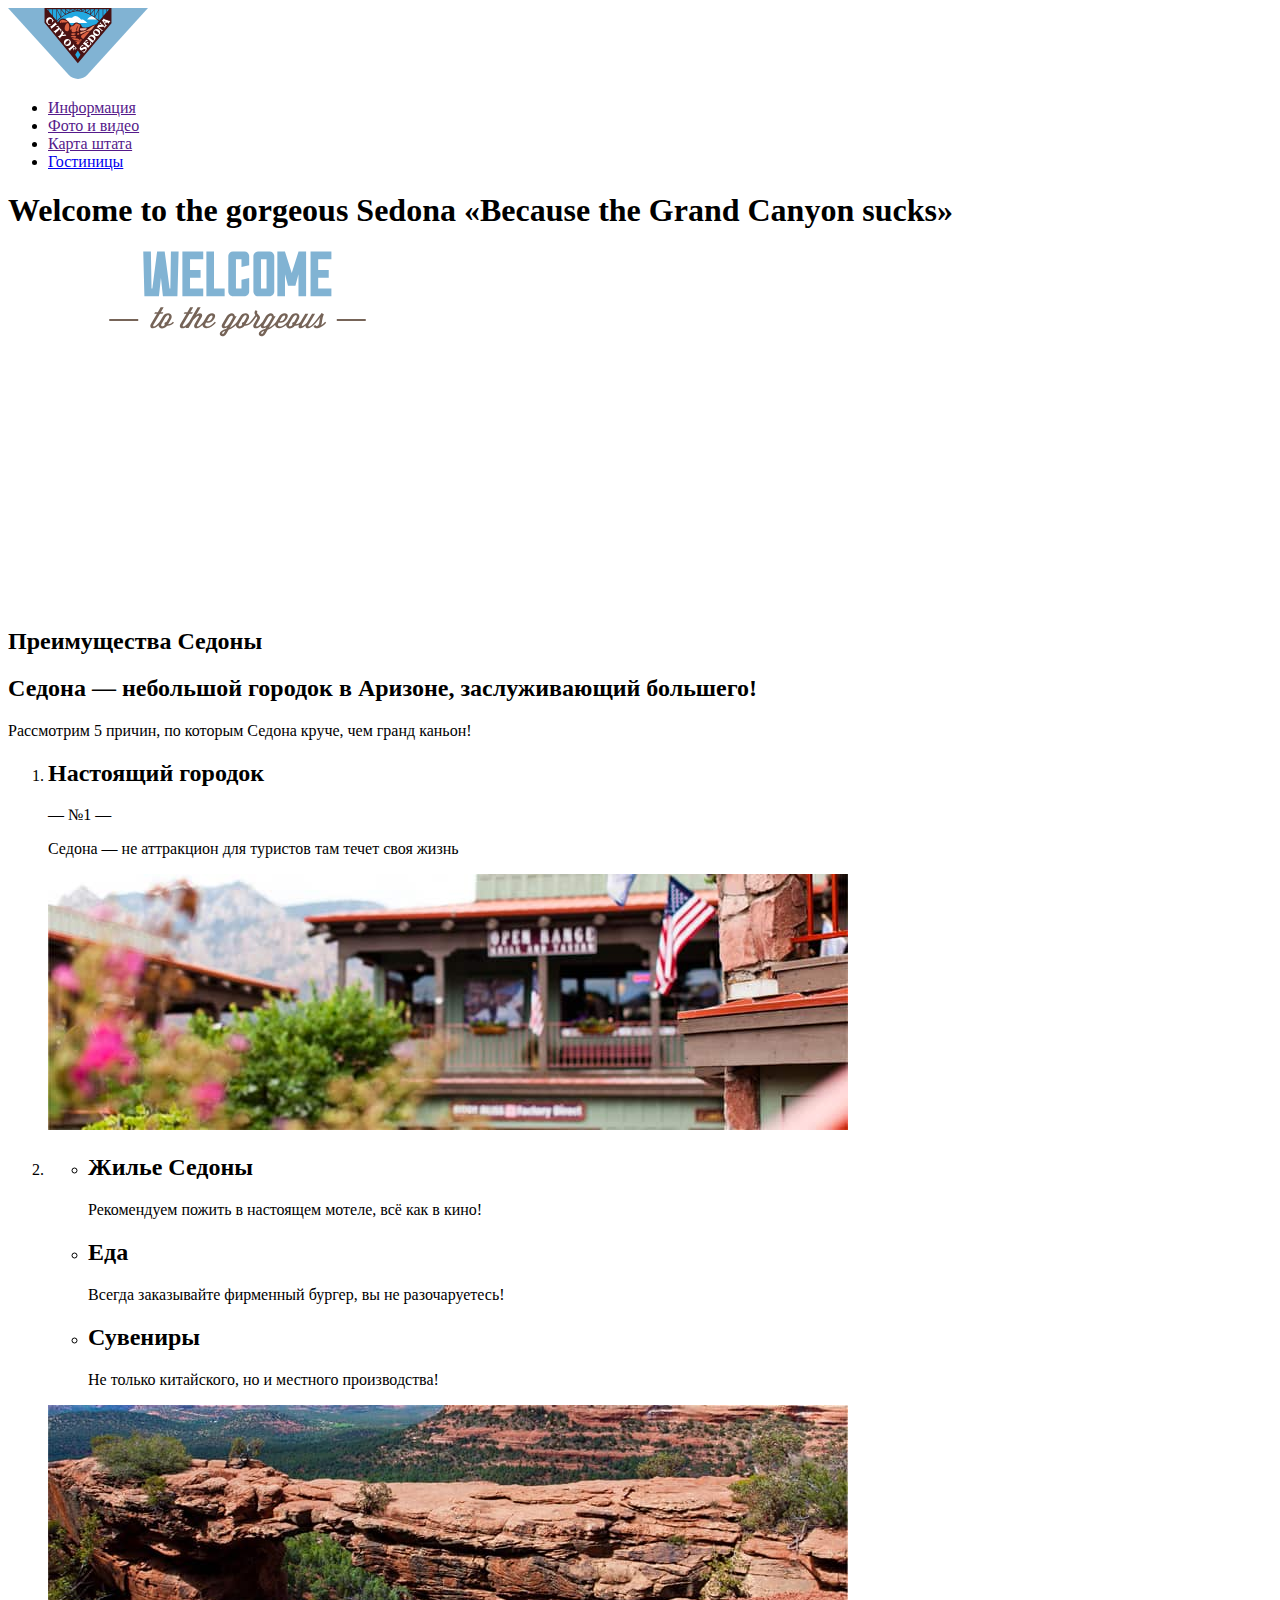
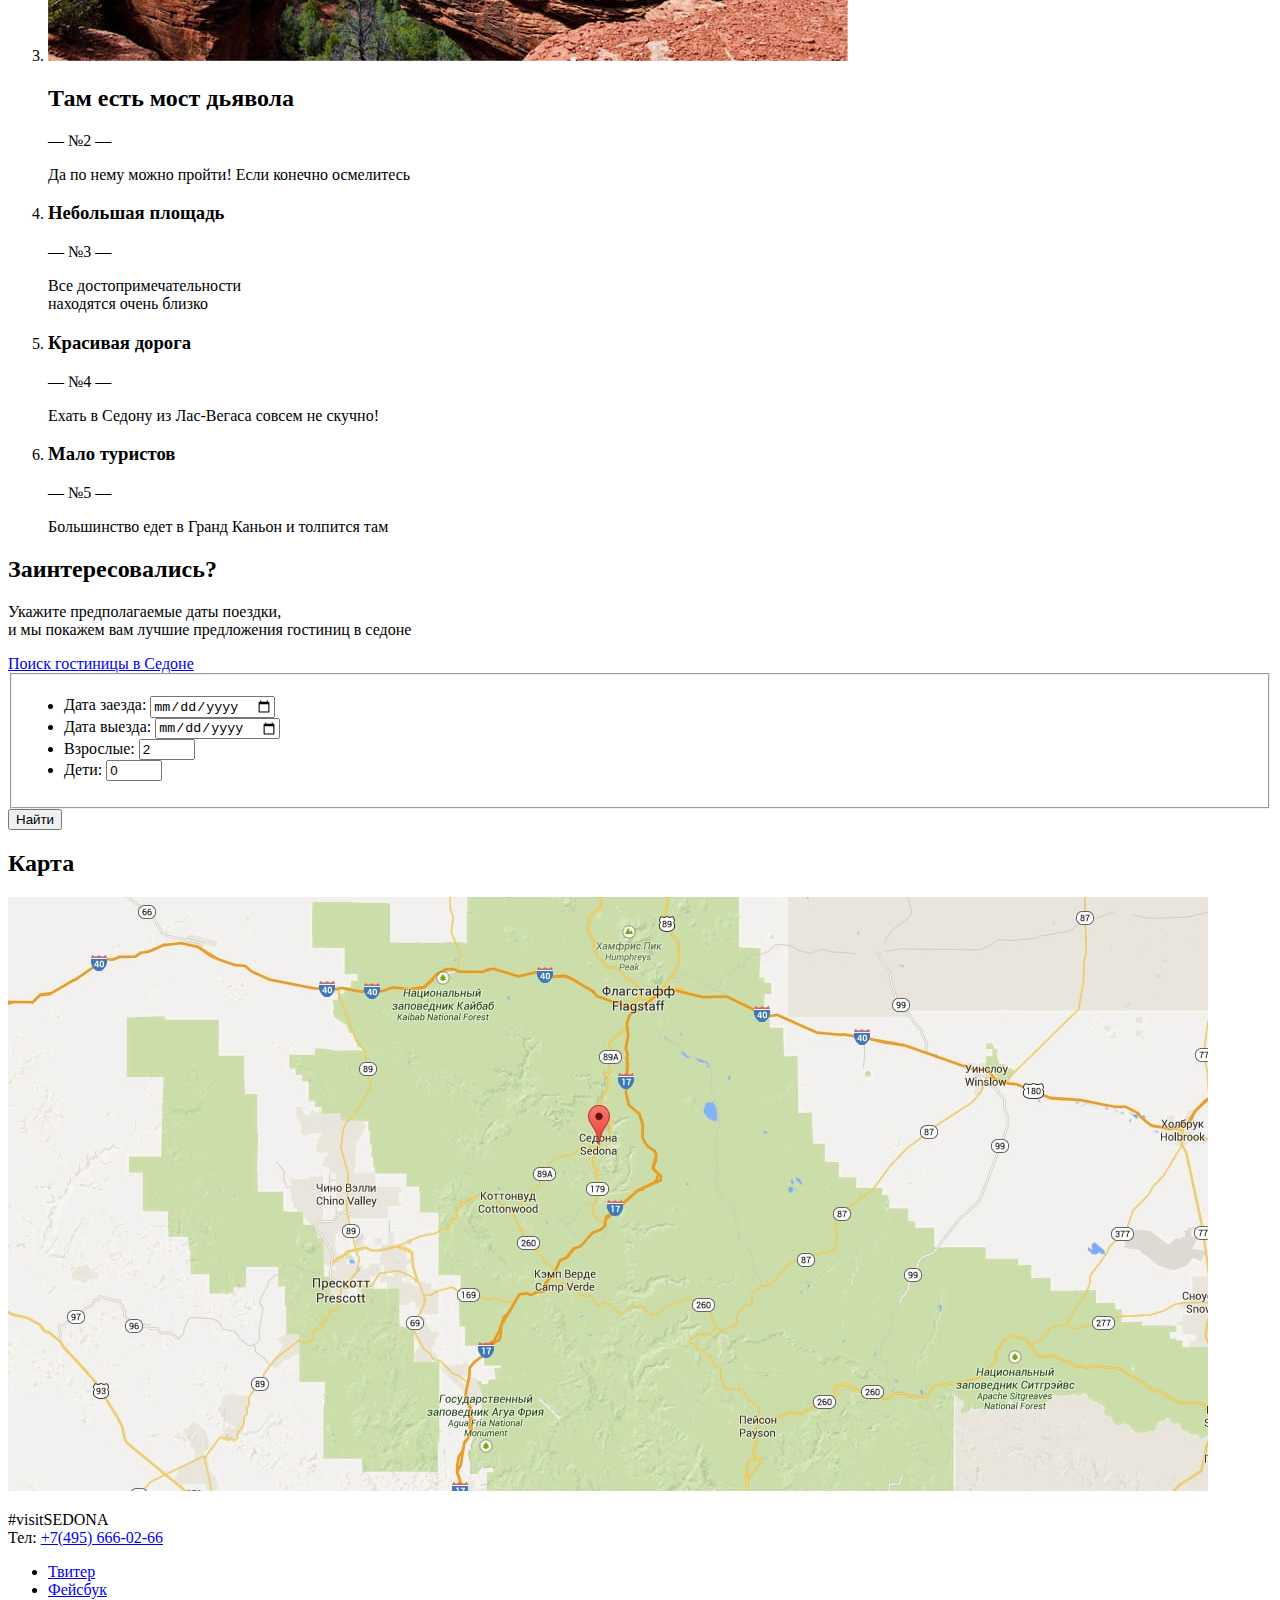
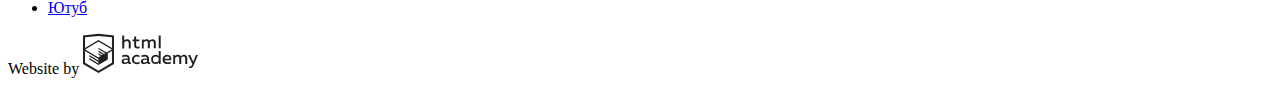
==== index.html @ e4bda629 "Исправил" ====
<!DOCTYPE html>
<html lang="ru">
  <head>
    <meta charset="utf-8">
    <title>Седона</title>
  </head>
  <body>
    <header>
      <nav>
        <a>
          <img src="./img/svg/logo-sedona.svg" width="140px" height="71px" alt="логотип City of Sedona. Изображение каньона под мостом">
        </a>
        <ul>
          <li><a href="">Информация</a></li>
          <li><a href="">Фото и видео</a></li>
          <li><a href="">Карта штата</a></li>
          <li><a href="inner.html">Гостиницы</a></li>
        </ul>
      </nav>
    </header>
    <main>
      <section>
        <h1 class="visually-hidden">Welcome to the gorgeous Sedona «Because the Grand Canyon sucks»</h1>
        <img src="./img/svg/intro-welcome.svg" width="459px" height="353px" alt="Welcome to the gorgeous Sedona «Because the Grand Canyon sucks»">
      </section>
      <section>
        <h2 class="visually-hidden">Преимущества Седоны</h2>
        <div>
          <h2>Седона — небольшой городок в Аризоне, заслуживающий большего!</h2>
          <p>Рассмотрим 5 причин, по которым Седона круче, чем гранд каньон!</p>
        </div>
        <ol>
          <li>
            <h2>Настоящий городок</h2>
            <p>— №1 —</p>
            <p>Седона — не аттракцион для туристов там течет своя жизнь</p>
            <img src="./img/content/feature-picture.jpg" width="800px" height="256px" alt="Небольшое здание с верандой на фоне скалистых гор">
          </li>
          <li>
            <ul>
              <li>
                <h2>Жилье Седоны</h2>
                <p>Рекомендуем пожить в настоящем мотеле, всё как в кино!</p>
              </li>
              <li>
                <h2>Еда</h2>
                <p>Всегда заказывайте фирменный бургер, вы не разочаруетесь!</p>
              </li>
              <li>
                <h2>Сувениры</h2>
                <p>Не только китайского, но и местного производства!</p>
              </li>
            </ul>
          </li>
          <li>
            <img src="./img/content/feauture-picture-2.jpg" width="800px" height="256px" alt="Мост дьявола на фоне красных гор и красивых деревьев">
            <h2>Там есть мост дьявола</h2>
            <p>— №2 —</p>
            <p>Да по нему можно пройти! Если конечно осмелитесь</p>
          </li>
          <li>
            <h3>Небольшая площадь</h3>
            <p>— №3 —</p>
            <p>Все достопримечательности<br> находятся очень близко</p>
          </li>
          <li>
            <h3>Красивая дорога</h3>
            <p>— №4 —</p>
            <p>Ехать в Седону из Лас-Вегаса совсем не скучно!</p>
          </li>
          <li>
            <h3>Мало туристов</h3>
            <p>— №5 —</p>
            <p>Большинство едет в Гранд Каньон и толпится там</p>
          </li>
        </ol>
      </section>
      <section>
      <h2>Заинтересовались?</h2>
        <p>
          Укажите предполагаемые даты поездки,<br>
          и мы покажем вам лучшие предложения гостиниц в седоне
        </p>
        <a href="inner.html">Поиск гостиницы в Седоне</a>
        <form class="search" method="get" action="https://echo.htmlacademy.ru">
          <fieldset>
            <ul>
              <li>
                <label for="arrival-date-field">Дата заезда:</label>
                <input type="date" name="arrival-date" id="arrival-date-field" placeholder="в формате день-месяц-год">
              </li>
              <li>
                <label for="departure-date-field">Дата выезда:</label>
                <input type="date" name="departure-date" id="departure-date-field" placeholder="в формате день-месяц-год">
              </li>
              <li>
                <label for="adults-amount-field">Взрослые:</label>
                <input type="number" name="adults-amount" id="adults-amount-field" min="1" max="10" step="1" value="2">
              </li>
              <li>
                <label for="children-amount-field">Дети:</label>
                <input type="number" name="children-amount" id="children-amount-field" min="0" max="10" step="1" value="0">
              </li>
            </ul>
          </fieldset>
          <button type="submit">Найти</button>
        </form>
      </section> 
      <section>
        <h2 class="visually-hidden">Карта</h2>
        <img src="./img/map.jpg" width="1200px" height="594px" alt="Расположение городка Седона на карте.">
      </section>
    </main>
    <footer>
      <p>
        #visitSEDONA<br>
        Тел: <a href="tel:+7(495) 666-02-66">+7(495) 666-02-66</a>
      </p>
      <div>
        <ul>
          <li><a href="#">Твитер</a></li>
          <li><a href="#">Фейсбук</a></li>
          <li><a href="#">Ютуб</a></li>
        </ul>
      </div>
      <p>
        Website by
        <a href="https://htmlacademy.ru/intensive/htmlcss"><img src="./img/svg/logo-htmlacademy.svg" width="115px" height="41px" alt="Логотип HTML academy"></a>
      </p>
    </footer>
  </body>
</html>
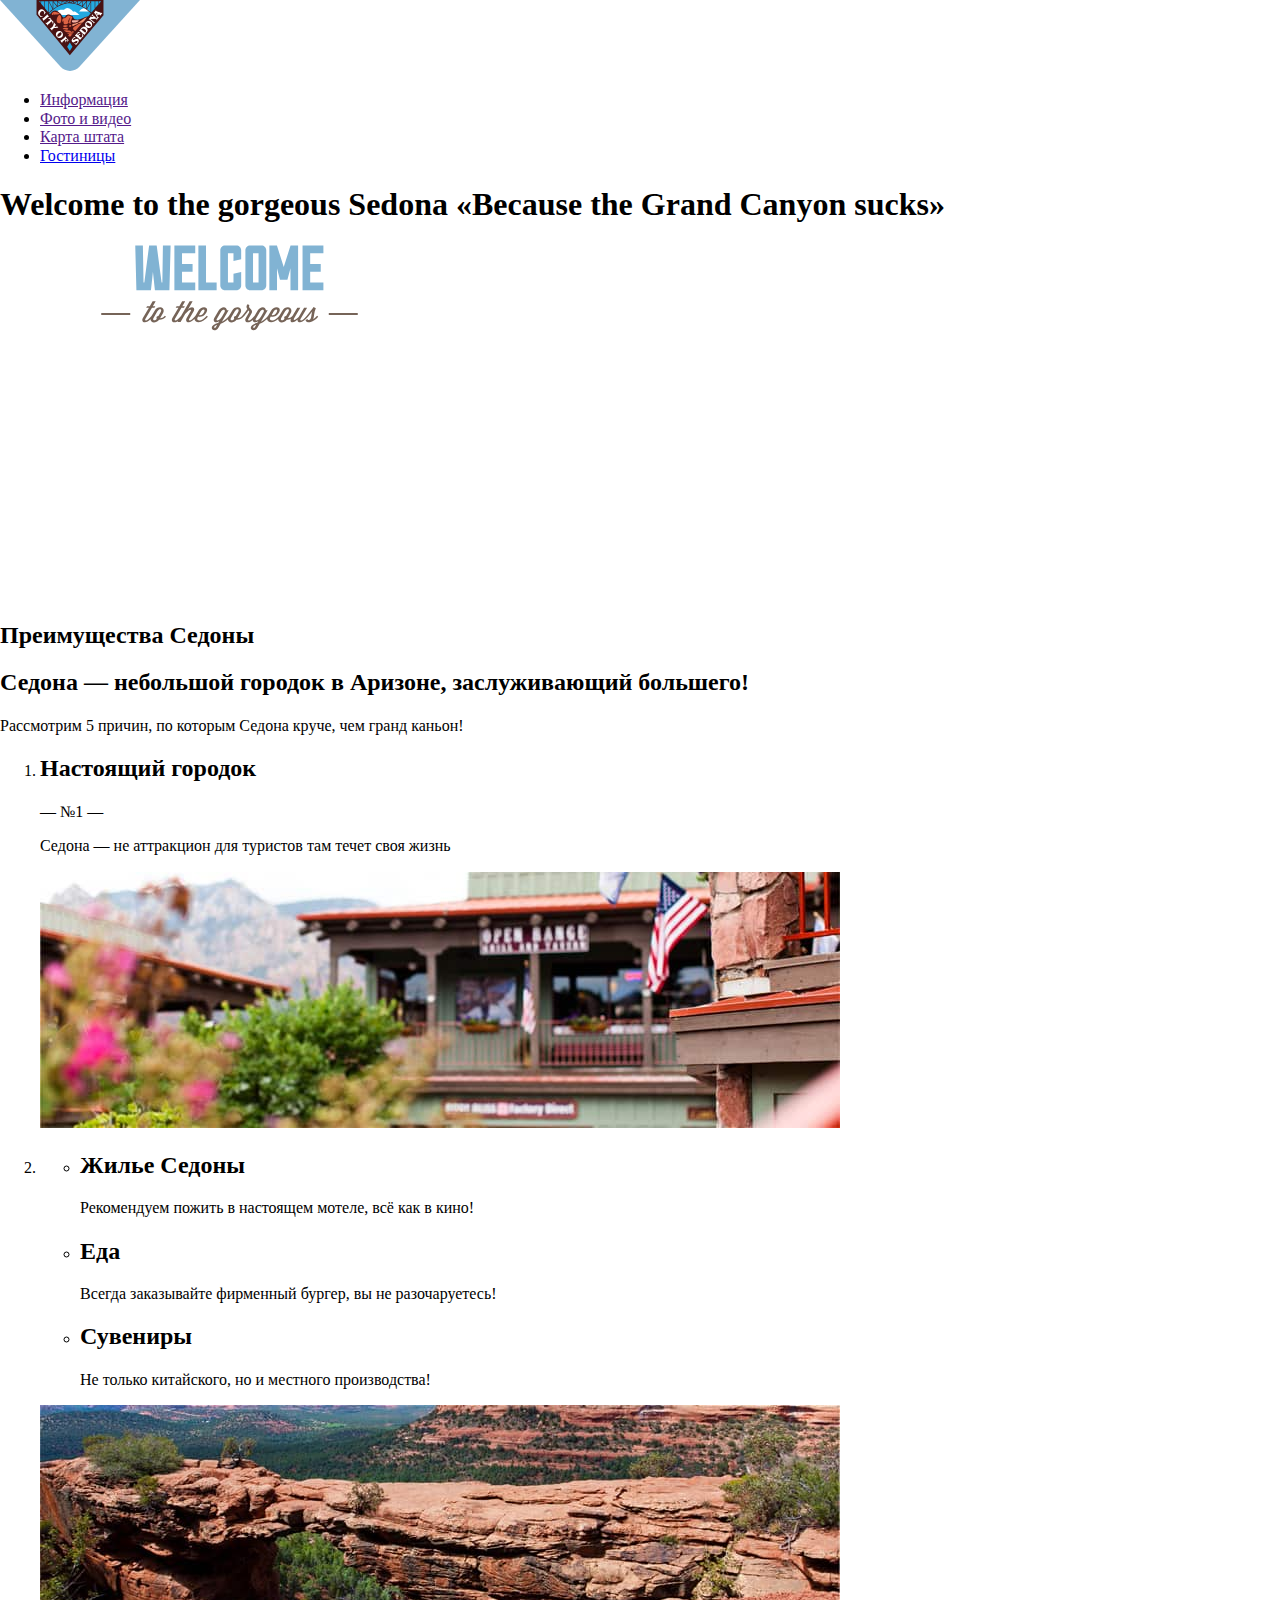
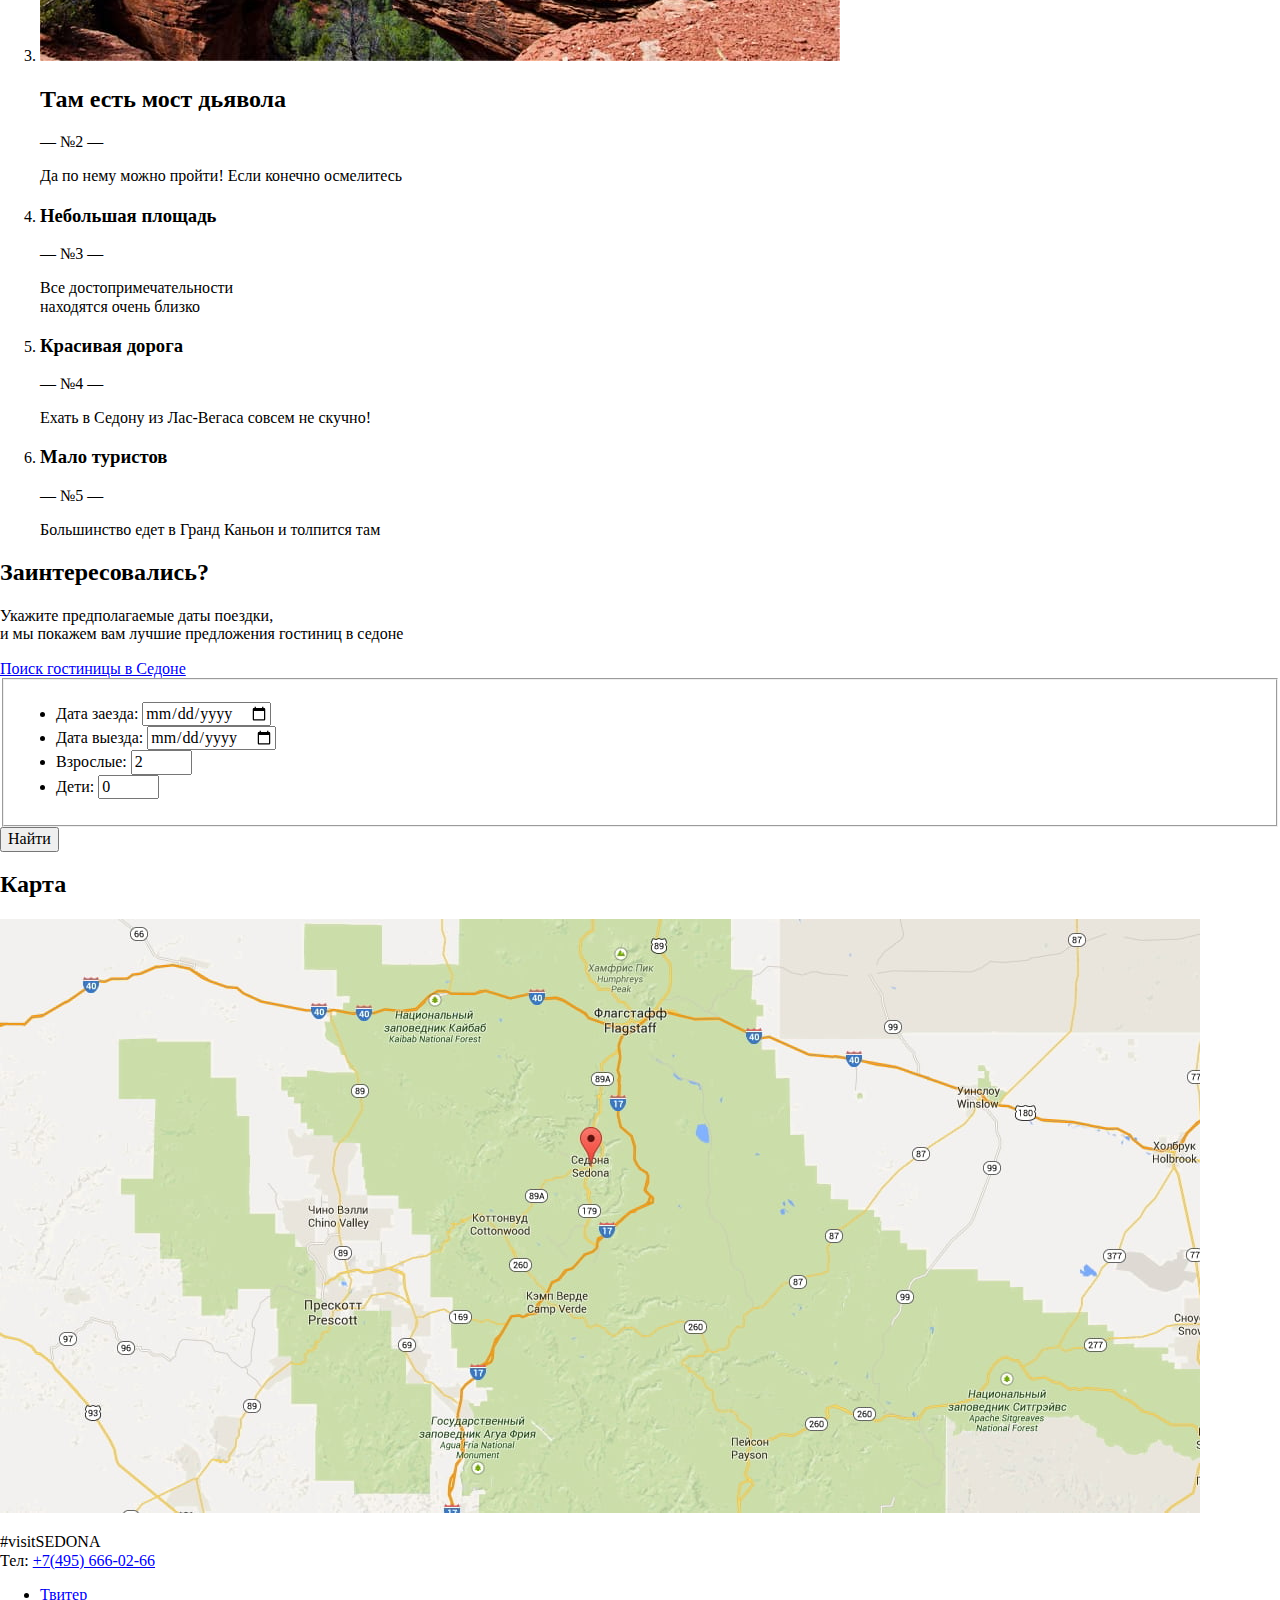
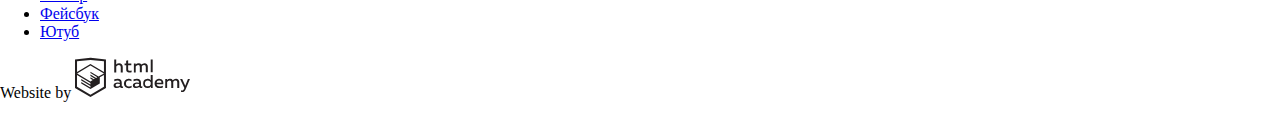
==== commit 9d638690: "Завершаем разметку" ====
--- a/index.html
+++ b/index.html
@@ -3,6 +3,9 @@
   <head>
     <meta charset="utf-8">
     <title>Седона</title>
+    <link href="https://fonts.googleapis.com/css?family=PT+Sans&display=swap&subset=cyrillic" rel="stylesheet">
+    <link href="css/normalize.css" rel="stylesheet">
+    <link href="css/style.css" rel="stylesheet">
   </head>
   <body>
     <header>
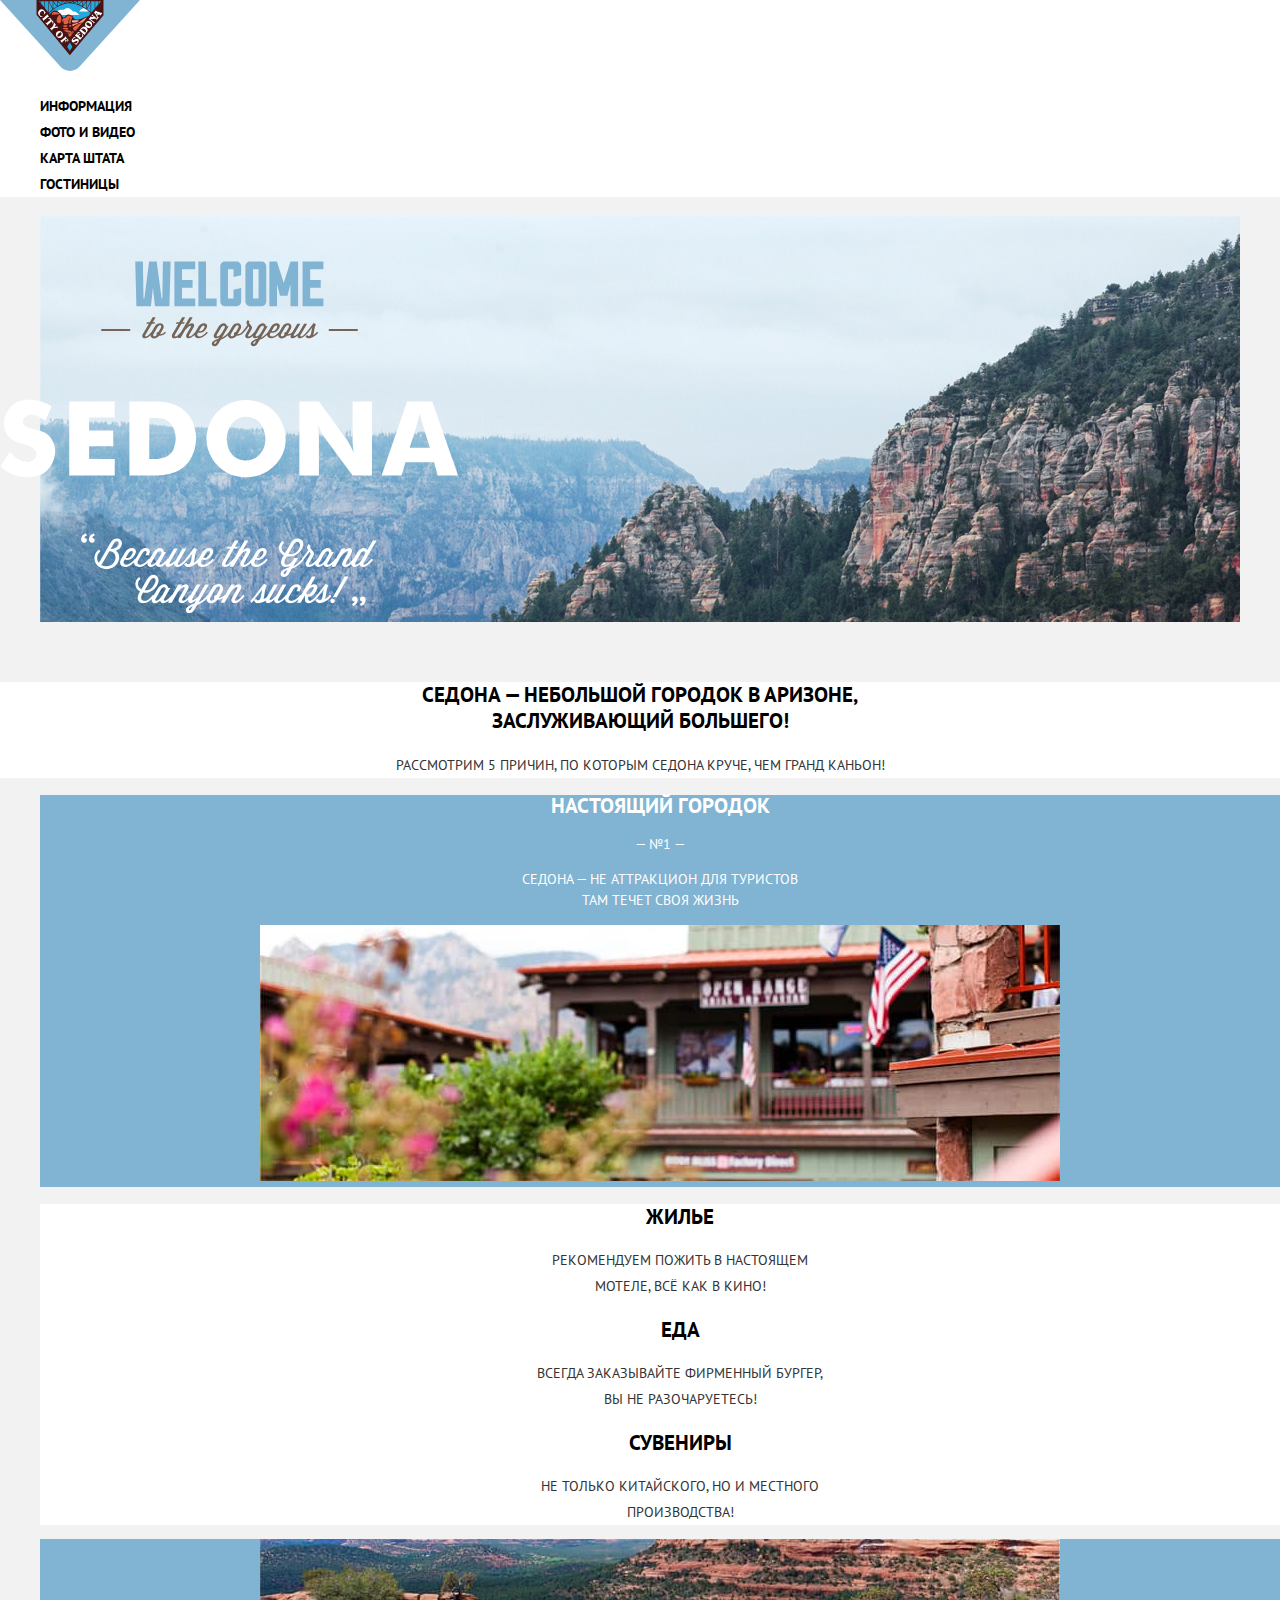
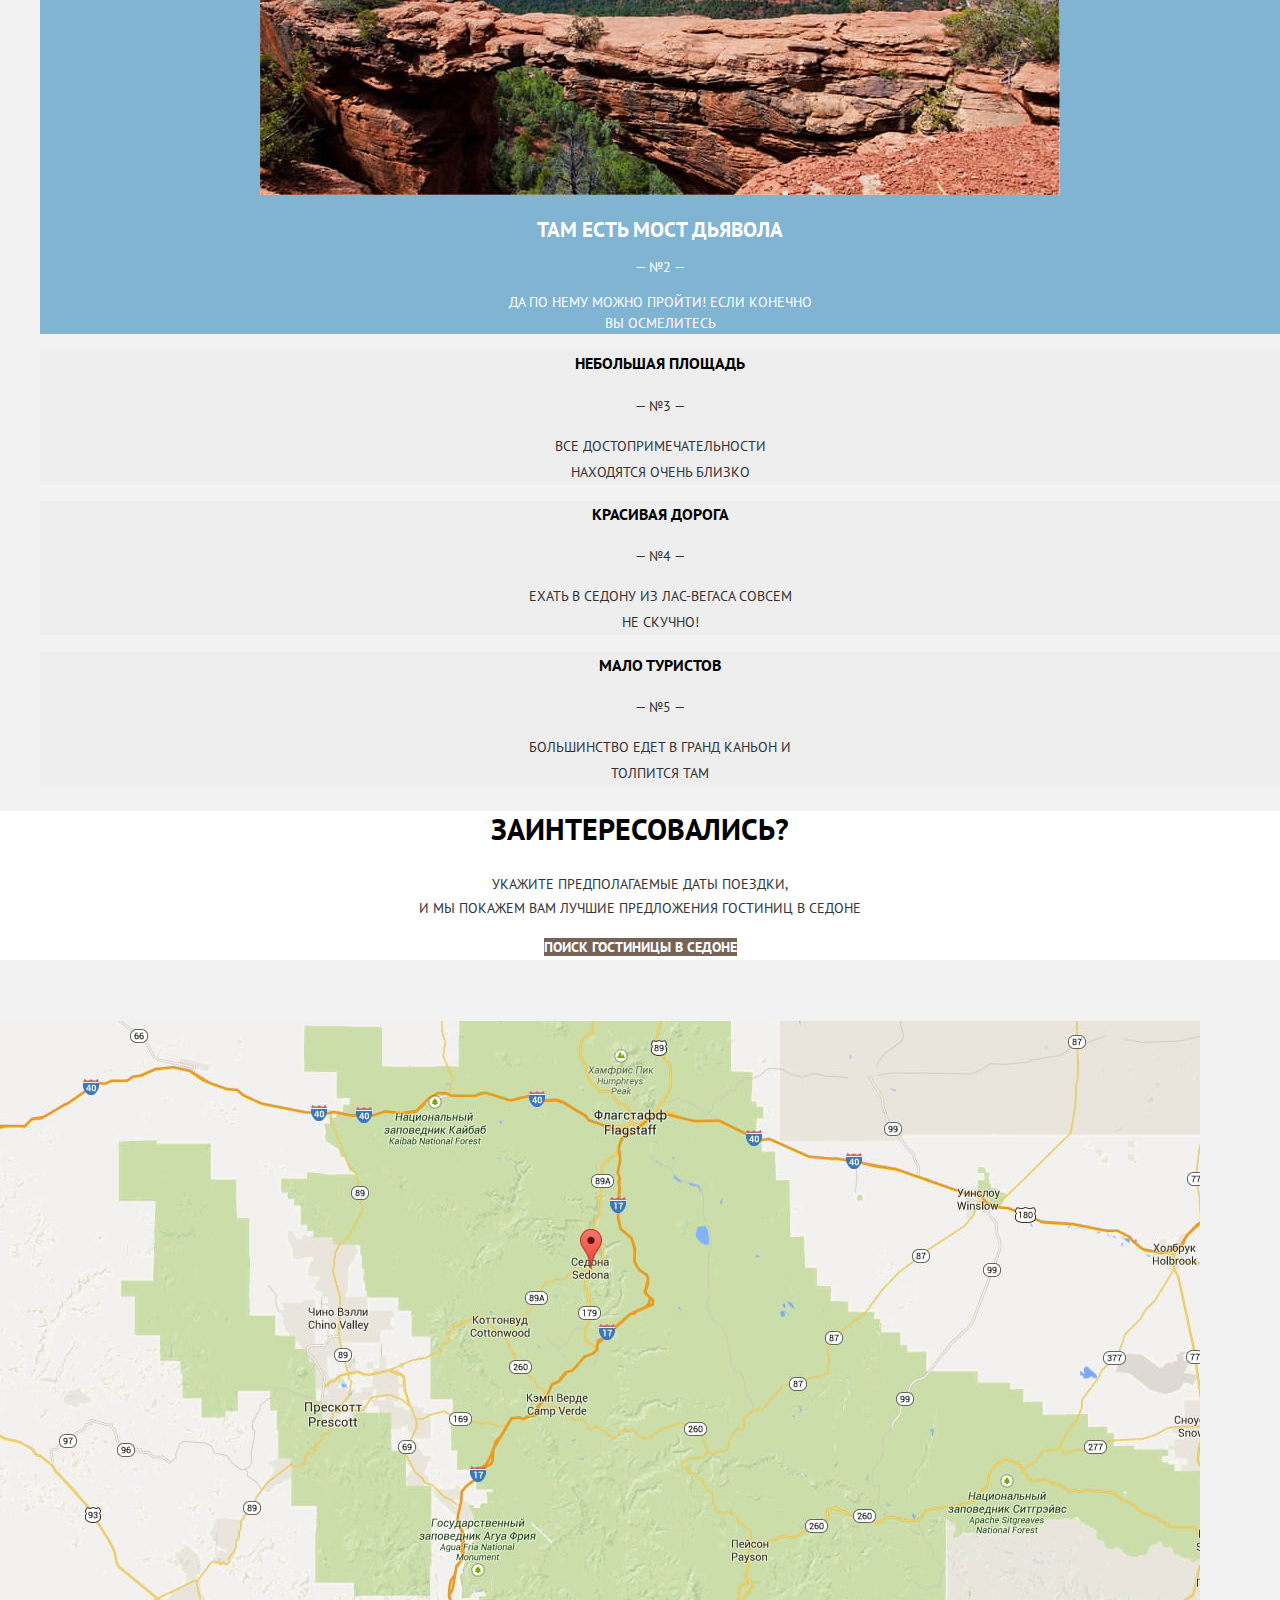
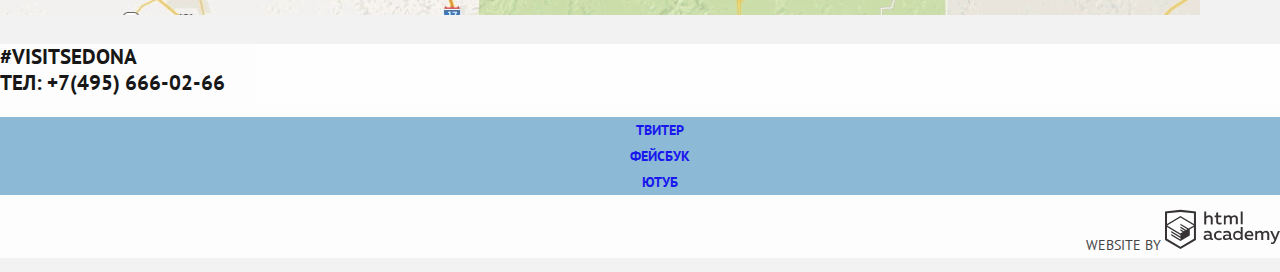
==== commit 370a6fae: "Разметка" ====
--- a/index.html
+++ b/index.html
@@ -3,17 +3,17 @@
   <head>
     <meta charset="utf-8">
     <title>Седона</title>
-    <link href="https://fonts.googleapis.com/css?family=PT+Sans&display=swap&subset=cyrillic" rel="stylesheet">
-    <link href="css/normalize.css" rel="stylesheet">
-    <link href="css/style.css" rel="stylesheet">
+    <link href="https://fonts.googleapis.com/css?family=PT+Sans:400,700&display=swap&subset=cyrillic" rel="stylesheet">
+    <link href="./css/normalize.css" rel="stylesheet">
+    <link href="./css/style.css" rel="stylesheet">
   </head>
   <body>
     <header>
-      <nav>
-        <a>
+      <nav class="main-navigation">
+        <a class="main-header-logo">
           <img src="./img/svg/logo-sedona.svg" width="140px" height="71px" alt="логотип City of Sedona. Изображение каньона под мостом">
         </a>
-        <ul>
+        <ul class="site-navigation">
           <li><a href="">Информация</a></li>
           <li><a href="">Фото и видео</a></li>
           <li><a href="">Карта штата</a></li>
@@ -22,69 +22,78 @@
       </nav>
     </header>
     <main>
-      <section>
+      <section class="background">
         <h1 class="visually-hidden">Welcome to the gorgeous Sedona «Because the Grand Canyon sucks»</h1>
         <img src="./img/svg/intro-welcome.svg" width="459px" height="353px" alt="Welcome to the gorgeous Sedona «Because the Grand Canyon sucks»">
       </section>
-      <section>
+      <section class="feauters">
         <h2 class="visually-hidden">Преимущества Седоны</h2>
-        <div>
-          <h2>Седона — небольшой городок в Аризоне, заслуживающий большего!</h2>
+        <div class="white-back">
+          <h2>Седона — небольшой городок в Аризоне,<br>
+              заслуживающий большего!</h2>
           <p>Рассмотрим 5 причин, по которым Седона круче, чем гранд каньон!</p>
         </div>
-        <ol>
-          <li>
+        <ol class="feauters-list">
+          <li class="feature-item-blue">
             <h2>Настоящий городок</h2>
             <p>— №1 —</p>
-            <p>Седона — не аттракцион для туристов там течет своя жизнь</p>
+            <p>Седона — не аттракцион для туристов<br>
+               там течет своя жизнь</p>
             <img src="./img/content/feature-picture.jpg" width="800px" height="256px" alt="Небольшое здание с верандой на фоне скалистых гор">
           </li>
           <li>
-            <ul>
+            <ul class="advantages">
               <li>
-                <h2>Жилье Седоны</h2>
-                <p>Рекомендуем пожить в настоящем мотеле, всё как в кино!</p>
+                <h2>Жилье</h2>
+                <p>Рекомендуем пожить в настоящем<br>
+                   мотеле, всё как в кино!</p>
               </li>
               <li>
                 <h2>Еда</h2>
-                <p>Всегда заказывайте фирменный бургер, вы не разочаруетесь!</p>
+                <p>Всегда заказывайте фирменный бургер,<br>
+                   вы не разочаруетесь!</p>
               </li>
               <li>
                 <h2>Сувениры</h2>
-                <p>Не только китайского, но и местного производства!</p>
+                <p>Не только китайского, но и местного<br>
+                   производства!</p>
               </li>
             </ul>
           </li>
-          <li>
+          <li class="feature-item-blue">
             <img src="./img/content/feauture-picture-2.jpg" width="800px" height="256px" alt="Мост дьявола на фоне красных гор и красивых деревьев">
             <h2>Там есть мост дьявола</h2>
             <p>— №2 —</p>
-            <p>Да по нему можно пройти! Если конечно осмелитесь</p>
+            <p>Да по нему можно пройти! Если конечно<br>
+               вы осмелитесь</p>
           </li>
-          <li>
+          <li class="feature-item-white">
             <h3>Небольшая площадь</h3>
             <p>— №3 —</p>
-            <p>Все достопримечательности<br> находятся очень близко</p>
+            <p>Все достопримечательности<br>
+               находятся очень близко</p>
           </li>
-          <li>
+          <li class="feature-item-white">
             <h3>Красивая дорога</h3>
             <p>— №4 —</p>
-            <p>Ехать в Седону из Лас-Вегаса совсем не скучно!</p>
+            <p>Ехать в Седону из Лас-Вегаса совсем<br>
+               не скучно!</p>
           </li>
-          <li>
+          <li class="feature-item-white">
             <h3>Мало туристов</h3>
             <p>— №5 —</p>
-            <p>Большинство едет в Гранд Каньон и толпится там</p>
+            <p>Большинство едет в Гранд Каньон и<br>
+               толпится там</p>
           </li>
         </ol>
       </section>
-      <section>
+      <section class="interested-in">
       <h2>Заинтересовались?</h2>
         <p>
           Укажите предполагаемые даты поездки,<br>
           и мы покажем вам лучшие предложения гостиниц в седоне
         </p>
-        <a href="inner.html">Поиск гостиницы в Седоне</a>
+        <a class="search-button" href="inner.html">Поиск гостиницы в Седоне</a>
         <form class="search" method="get" action="https://echo.htmlacademy.ru">
           <fieldset>
             <ul>
@@ -109,24 +118,24 @@
           <button type="submit">Найти</button>
         </form>
       </section> 
-      <section>
+      <section class="map">
         <h2 class="visually-hidden">Карта</h2>
         <img src="./img/map.jpg" width="1200px" height="594px" alt="Расположение городка Седона на карте.">
       </section>
     </main>
-    <footer>
-      <p>
+    <footer class="footer-back">
+      <p class="telephone">
         #visitSEDONA<br>
         Тел: <a href="tel:+7(495) 666-02-66">+7(495) 666-02-66</a>
       </p>
       <div>
-        <ul>
-          <li><a href="#">Твитер</a></li>
+        <ul class="contacts">
+          <li сlass="twitter"><a href="#">Твитер</a></li>
           <li><a href="#">Фейсбук</a></li>
           <li><a href="#">Ютуб</a></li>
         </ul>
       </div>
-      <p>
+      <p class="by-html">
         Website by
         <a href="https://htmlacademy.ru/intensive/htmlcss"><img src="./img/svg/logo-htmlacademy.svg" width="115px" height="41px" alt="Логотип HTML academy"></a>
       </p>
--- a/css/style.css
+++ b/css/style.css
@@ -0,0 +1,257 @@
+body {
+  margin: 0;
+  padding: 0;
+
+  font-family: 'PT Sans', Arial, sans-serif;
+  line-height: 26px;
+  font-size: 14px;
+  font-weight: 700; 
+  text-transform: uppercase;
+  color: black;
+
+  background-color: #f2f2f2;
+}
+
+a {
+  text-decoration: none;
+}
+
+h2 {
+  font-size: 21px;
+}
+
+p {
+  font-weight: 500;
+  color: #333333;
+}
+
+.main-navigation {
+  color: black;
+  background-color: #ffffff;
+}
+
+.site-navigation { 
+  list-style: none;
+}
+
+.site-navigation a {
+  color: black;
+  text-align: center; 
+
+}
+
+.site-navigation a:hover,
+.site-navigation a:focus {
+  color: #81b3d2;
+}
+
+.site-navigation a:active {
+  color: rgba(0, 0, 0, 0.3)
+}
+
+.visually-hidden {
+  visibility: hidden;
+}
+
+.background {
+ background-image: url("../img/background/background-photo.jpg"), url("../img/background/background-photo-bottom.png");
+ background-size: 1200px 800px;
+ background-position: top center;
+ background-repeat: no-repeat;
+}
+
+.white-back {
+  text-align: center;
+  background-color: #ffffff;
+}
+
+
+.feauters-list {
+  list-style: none;
+}
+
+.feature-item-blue {
+  text-align: center;
+  line-height: 21px;
+  background-color: #81b3d2;
+}
+
+.feature-item-blue h2,
+.feature-item-blue p {
+  color: #ffffff;
+}
+
+.advantages {
+  list-style: none;
+  text-align: center;
+  background-color: #ffffff;
+}
+
+.feature-item-white {
+  text-align: center;
+  background-color: #eeeeee;
+}
+
+.interested-in {
+  text-align: center;
+  background-color: #ffffff;
+}
+
+.interested-in h2 {
+  font-size: 30px;
+  line-height: 36px;
+}
+
+.interested-in p {
+  line-height: 24px;
+}
+
+.search-button {
+  color: #ffffff;
+  background-color: #766357;
+}
+
+.search-button:hover,
+.search-button:focus {
+  background-color: #604e43;
+}
+
+.search-button:active{
+  color: rgba(255, 255, 255, 0.3);
+  background-color: #503e33;
+}
+
+.search {
+  display: none;
+}
+
+.filter {
+  background-image: url("../img/background/filter-background.jpg");
+  background-size: 1200px 800px;
+  color: #ffffff;
+  text-align: left;
+  font-weight: normal;
+
+}
+
+.bold {
+  font-weight: bold;
+  font-size: 16px;
+}
+
+.price-button {
+  border: solid 2px #ffffff;
+  color: #ffffff;
+  background-color: inherit;
+}
+
+.price-button:hover,
+.price-button:focus {
+  color: #000000;
+  background-color: #ffffff;
+}
+
+.sorting {
+  background-color: #ffffff;
+}
+
+.sorting p,
+.sorting a {
+  font-size: 12px;
+  font-weight: normal;
+  line-height: 18px;
+}
+
+
+.sorting-list {
+  list-style: none;
+}
+
+.sorting-list a {
+  color: rgba(0, 0, 0, 0.3);
+  text-decoration: underline dotted;
+}
+
+.sorting-list a:hover,
+.sorting-list a:focus {
+  color: #81b3d2;
+}
+
+.sorting-list a:active {
+  text-decoration: none;
+  color: #000000;
+}
+.hotels {
+  background-color: #ffffff;
+}
+
+a .name-hotel {
+  color: #000000;
+  text-decoration: none;
+}
+  
+.button-info {
+  color: #ffffff;
+  background-color: #81b3d2;
+}
+
+.button-reserve {
+  color: #ffffff;
+  background-color: #766357;
+}
+
+.button-info:hover,
+.button-info:focus {
+  background-color: #669ec0;
+}
+
+.button-info:active {
+  background-color: #5496bd;
+  color: rgba(255, 255, 255, 0.3);
+}
+
+.button-reserve:hover,
+.button-reserve:focus {
+  background-color: #604e43;
+}
+
+.button-reserve:active {
+  background-color: #503e33;
+  color: rgba(255, 255, 255, 0.3);
+}
+
+.rating {
+  background-color: #f2f2f2;
+}
+
+.footer-back {
+  background-color: #ffffff;
+  opacity: 0.9;
+}
+
+.telephone,
+.telephone a {
+  font-size: 21px;
+  font-weight: bold;
+  color: #000000;
+}
+
+.contacts {
+  list-style: none;
+  text-align: center;
+  background-color: #81b3d2;
+}
+
+.contacts:hover,
+.contacts:focus {
+  background-color: #669ec0;
+}
+
+.contacts:active {
+  background-color: #5496bd;
+}
+
+.by-html {
+  text-align: right;
+}
+
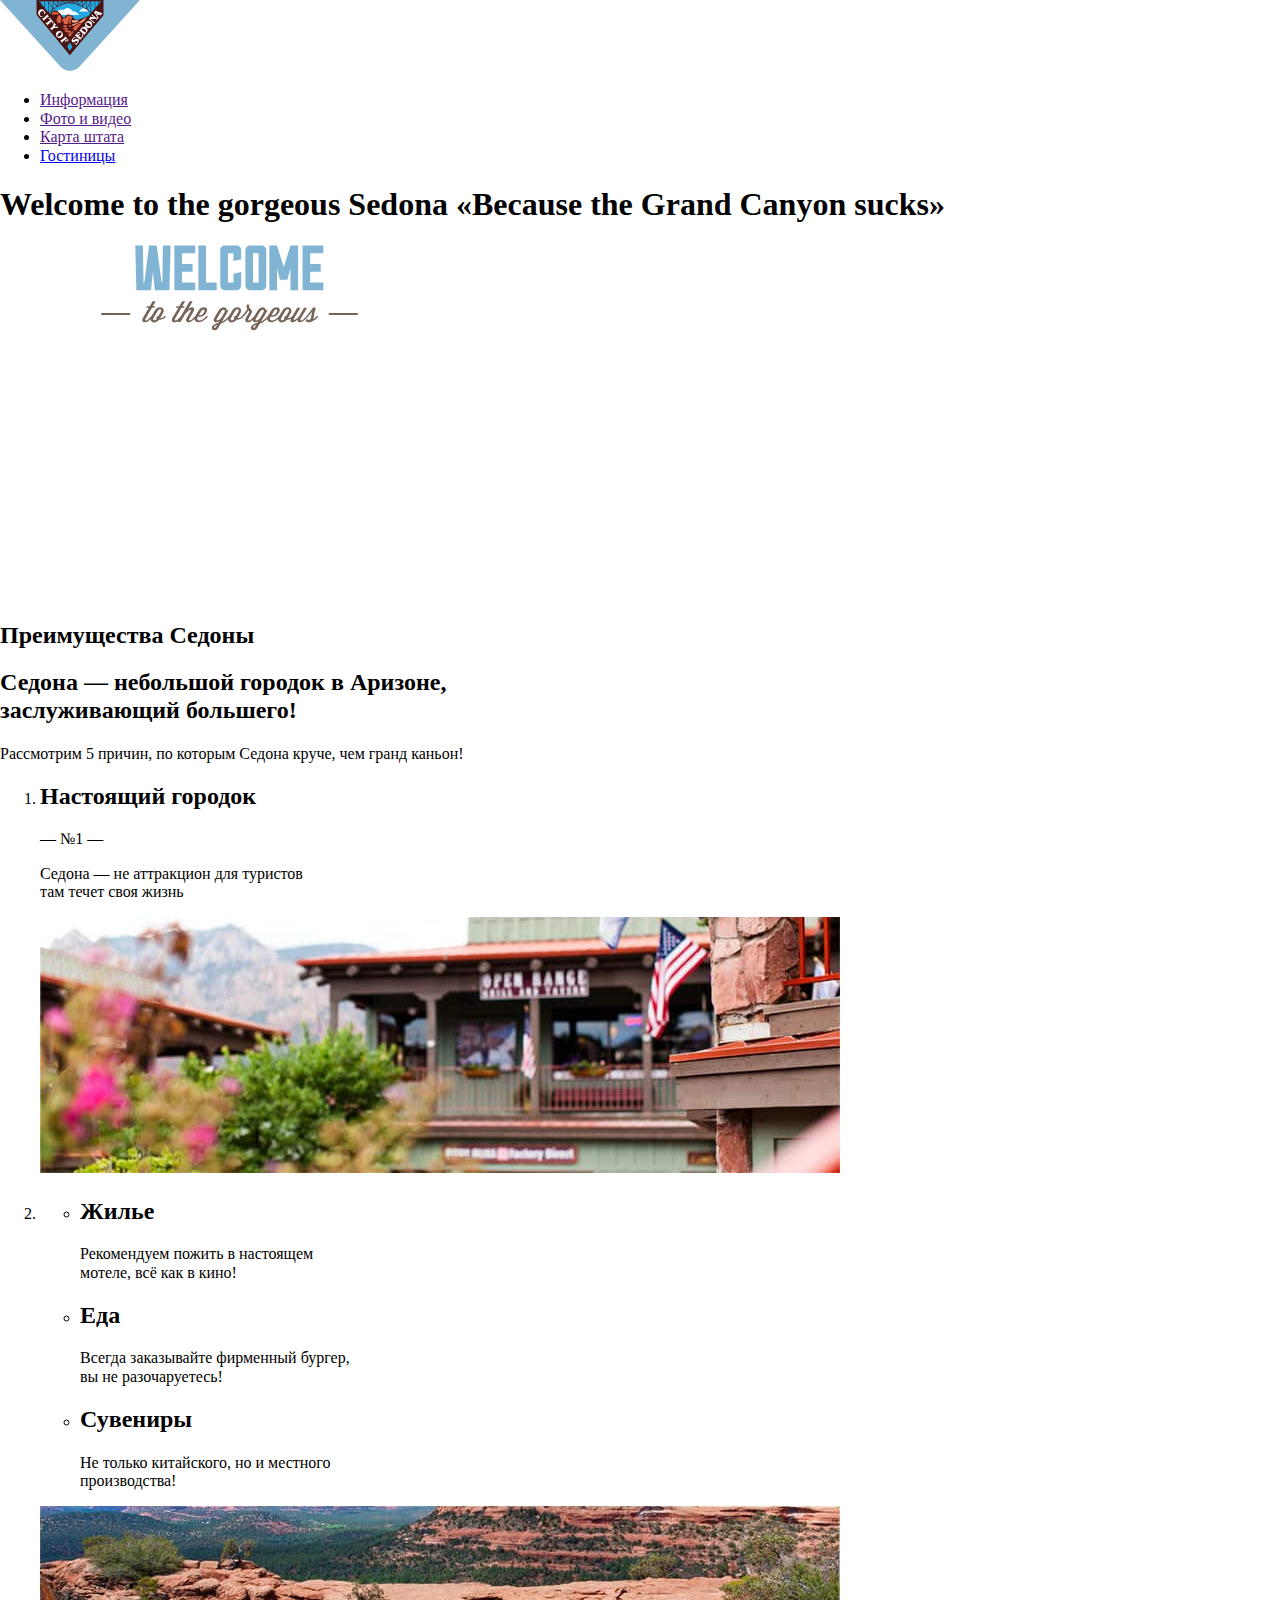
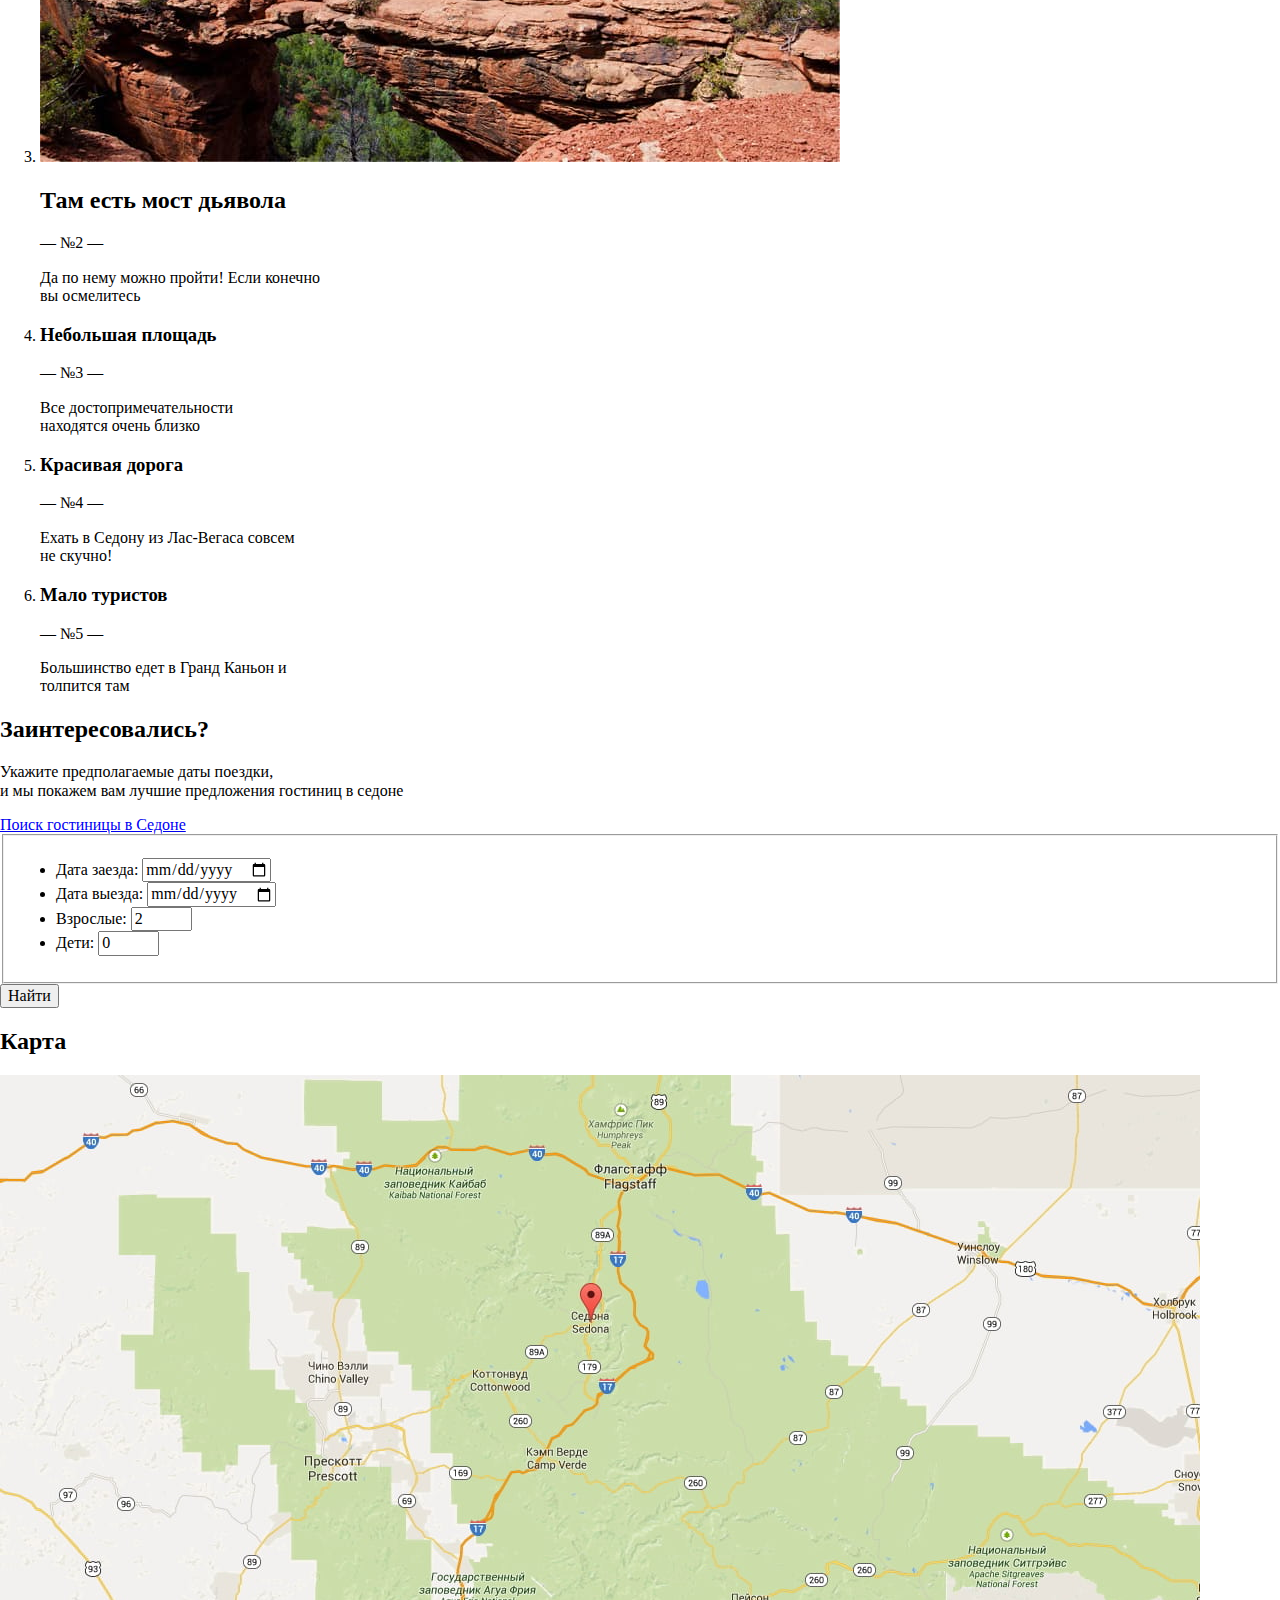
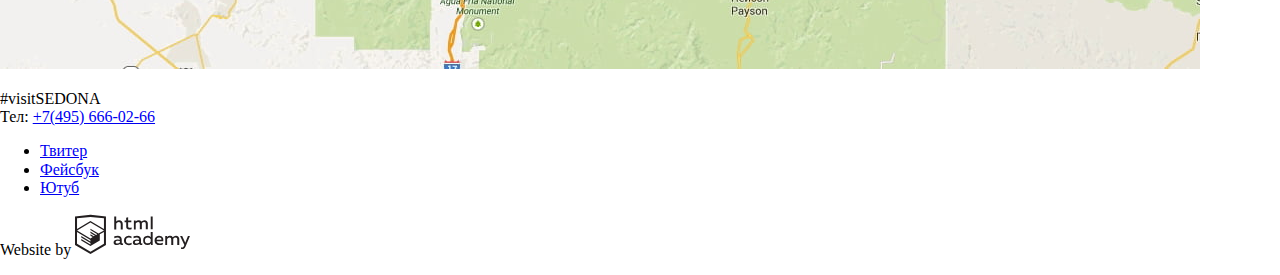
==== commit 4b1a2540: "Обновил. Убрал стили" ====
--- a/index.html
+++ b/index.html
@@ -8,136 +8,144 @@
     <link href="./css/style.css" rel="stylesheet">
   </head>
   <body>
-    <header>
-      <nav class="main-navigation">
-        <a class="main-header-logo">
-          <img src="./img/svg/logo-sedona.svg" width="140px" height="71px" alt="логотип City of Sedona. Изображение каньона под мостом">
+    <header class="header">
+      <nav class="header-navigation">
+        <a class="header-nav-logo" href="index.html">
+          <img class="header-nav-logo-img" src="./img/svg/logo-sedona.svg" width="140px" height="71px" alt="логотип City of Sedona. Изображение каньона под мостом">
         </a>
-        <ul class="site-navigation">
-          <li><a href="">Информация</a></li>
-          <li><a href="">Фото и видео</a></li>
-          <li><a href="">Карта штата</a></li>
-          <li><a href="inner.html">Гостиницы</a></li>
+        <ul class="header-navigation-list">
+          <li class="header-navigation-item"><a class="header-navigation-link" href="">Информация</a></li>
+          <li class="header-navigation-item"><a class="header-navigation-link" href="">Фото и видео</a></li>
+          <li class="header-navigation-item"><a class="header-navigation-link" href="">Карта штата</a></li>
+          <li class="header-navigation-item"><a class="header-navigation-link" href="inner.html">Гостиницы</a></li>
         </ul>
       </nav>
     </header>
     <main>
       <section class="background">
         <h1 class="visually-hidden">Welcome to the gorgeous Sedona «Because the Grand Canyon sucks»</h1>
-        <img src="./img/svg/intro-welcome.svg" width="459px" height="353px" alt="Welcome to the gorgeous Sedona «Because the Grand Canyon sucks»">
+        <div class="background-logo-wrap">
+          <img class="background-logo-img" src="./img/svg/intro-welcome.svg" width="459px" height="353px" alt="Welcome to the gorgeous Sedona «Because the Grand Canyon sucks»">
+        </div>
       </section>
       <section class="feauters">
         <h2 class="visually-hidden">Преимущества Седоны</h2>
-        <div class="white-back">
-          <h2>Седона — небольшой городок в Аризоне,<br>
+        <div class="feauters-description">
+          <h2 class="feauters-title">Седона — небольшой городок в Аризоне,<br>
               заслуживающий большего!</h2>
-          <p>Рассмотрим 5 причин, по которым Седона круче, чем гранд каньон!</p>
+          <p class="feauters-text">Рассмотрим 5 причин, по которым Седона круче, чем гранд каньон!</p>
         </div>
         <ol class="feauters-list">
-          <li class="feature-item-blue">
-            <h2>Настоящий городок</h2>
-            <p>— №1 —</p>
-            <p>Седона — не аттракцион для туристов<br>
+          <li class="feauters-item">
+            <h2 class="feauters-item-title">Настоящий городок</h2>
+            <p class="feauters-item-number">— №1 —</p>
+            <p class="feauters-item-text">Седона — не аттракцион для туристов<br>
                там течет своя жизнь</p>
-            <img src="./img/content/feature-picture.jpg" width="800px" height="256px" alt="Небольшое здание с верандой на фоне скалистых гор">
+            <div class="feauters-item-img-wrap">
+              <img class="feauters-item-img" src="./img/content/feature-picture.jpg" width="800px" height="256px" alt="Небольшое здание с верандой на фоне скалистых гор">
+            </div>
           </li>
-          <li>
-            <ul class="advantages">
-              <li>
-                <h2>Жилье</h2>
-                <p>Рекомендуем пожить в настоящем<br>
+          <li class="feauters-item">
+            <ul class="advantages-list">
+              <li class="advantages-item">
+                <h2 class="advantages-item-title">Жилье</h2>
+                <p class="advantages-item-text">Рекомендуем пожить в настоящем<br>
                    мотеле, всё как в кино!</p>
               </li>
-              <li>
-                <h2>Еда</h2>
-                <p>Всегда заказывайте фирменный бургер,<br>
+              <li class="advantages-item">
+                <h2 class="advantages-item-title">Еда</h2>
+                <p class="advantages-item-text">Всегда заказывайте фирменный бургер,<br>
                    вы не разочаруетесь!</p>
               </li>
-              <li>
-                <h2>Сувениры</h2>
-                <p>Не только китайского, но и местного<br>
+              <li class="advantages-item">
+                <h2 class="advantages-item-title">Сувениры</h2>
+                <p class="advantages-item-text">Не только китайского, но и местного<br>
                    производства!</p>
               </li>
             </ul>
           </li>
-          <li class="feature-item-blue">
-            <img src="./img/content/feauture-picture-2.jpg" width="800px" height="256px" alt="Мост дьявола на фоне красных гор и красивых деревьев">
-            <h2>Там есть мост дьявола</h2>
-            <p>— №2 —</p>
-            <p>Да по нему можно пройти! Если конечно<br>
+          <li class="feauters-item">
+            <div class="feauters-item-img-wrap">
+              <img class="feauters-item-img" src="./img/content/feauture-picture-2.jpg" width="800px" height="256px" alt="Мост дьявола на фоне красных гор и красивых деревьев">
+            </div>
+            <h2 class="feauters-item-title">Там есть мост дьявола</h2>
+            <p class="feauters-item-number">— №2 —</p>
+            <p class="feauters-item-text">Да по нему можно пройти! Если конечно<br>
                вы осмелитесь</p>
           </li>
-          <li class="feature-item-white">
-            <h3>Небольшая площадь</h3>
-            <p>— №3 —</p>
-            <p>Все достопримечательности<br>
+          <li class="feauters-item-secondary">
+            <h3 class="feauters-item-sec-title">Небольшая площадь</h3>
+            <p class="feauters-item-sec-number">— №3 —</p>
+            <p class="feauters-item-sec-text">Все достопримечательности<br>
                находятся очень близко</p>
           </li>
-          <li class="feature-item-white">
-            <h3>Красивая дорога</h3>
-            <p>— №4 —</p>
-            <p>Ехать в Седону из Лас-Вегаса совсем<br>
+          <li class="feauters-item-secondary">
+            <h3 class="feauters-item-sec-title">Красивая дорога</h3>
+            <p class="feauters-item-sec-number">— №4 —</p>
+            <p class="feauters-item-sec-text">Ехать в Седону из Лас-Вегаса совсем<br>
                не скучно!</p>
           </li>
-          <li class="feature-item-white">
-            <h3>Мало туристов</h3>
-            <p>— №5 —</p>
-            <p>Большинство едет в Гранд Каньон и<br>
+          <li class="feauters-item-secondary">
+            <h3 class="feauters-item-sec-title">Мало туристов</h3>
+            <p class="feauters-item-sec-number">— №5 —</p>
+            <p class="feauters-item-sec-text">Большинство едет в Гранд Каньон и<br>
                толпится там</p>
           </li>
         </ol>
       </section>
-      <section class="interested-in">
-      <h2>Заинтересовались?</h2>
-        <p>
-          Укажите предполагаемые даты поездки,<br>
-          и мы покажем вам лучшие предложения гостиниц в седоне
-        </p>
-        <a class="search-button" href="inner.html">Поиск гостиницы в Седоне</a>
-        <form class="search" method="get" action="https://echo.htmlacademy.ru">
-          <fieldset>
-            <ul>
-              <li>
-                <label for="arrival-date-field">Дата заезда:</label>
-                <input type="date" name="arrival-date" id="arrival-date-field" placeholder="в формате день-месяц-год">
-              </li>
-              <li>
-                <label for="departure-date-field">Дата выезда:</label>
-                <input type="date" name="departure-date" id="departure-date-field" placeholder="в формате день-месяц-год">
-              </li>
-              <li>
-                <label for="adults-amount-field">Взрослые:</label>
-                <input type="number" name="adults-amount" id="adults-amount-field" min="1" max="10" step="1" value="2">
-              </li>
-              <li>
-                <label for="children-amount-field">Дети:</label>
-                <input type="number" name="children-amount" id="children-amount-field" min="0" max="10" step="1" value="0">
-              </li>
-            </ul>
-          </fieldset>
-          <button type="submit">Найти</button>
-        </form>
-      </section> 
+      <section class="subscribe">
+        <h2 class="subscribe-title">Заинтересовались?</h2>
+          <p class="subscribe-text">
+            Укажите предполагаемые даты поездки,<br>
+            и мы покажем вам лучшие предложения гостиниц в седоне
+          </p>
+          <a class="subscribe-button" href="inner.html">Поиск гостиницы в Седоне</a>
+          <form class="form-search" method="get" action="https://echo.htmlacademy.ru">
+            <fieldset>
+              <ul class="form-search-list">
+                <li class="form-search-item">
+                  <label class="form-search-item-field-arrival" for="arrival-date-field">Дата заезда:</label>
+                  <input type="date" name="arrival-date" id="arrival-date-field" placeholder="в формате день-месяц-год">
+                </li>
+                <li class="form-search-item">
+                  <label class="form-search-item-field-departure" for="departure-date-field">Дата выезда:</label>
+                  <input type="date" name="departure-date" id="departure-date-field" placeholder="в формате день-месяц-год">
+                </li>
+                <li class="form-search-item">
+                  <label class="form-search-item-field-adults" for="adults-amount-field">Взрослые:</label>
+                  <input type="number" name="adults-amount" id="adults-amount-field" min="1" max="10" step="1" value="2">
+                </li>
+                <li class="form-search-item">
+                  <label class="form-search-item-field-childrens" for="childrens-amount-field">Дети:</label>
+                  <input type="number" name="children-amount" id="children-amount-field" min="0" max="10" step="1" value="0">
+                </li>
+              </ul>
+            </fieldset>
+            <button class="form-search-button" type="submit">Найти</button>
+          </form>
+        </section> 
       <section class="map">
         <h2 class="visually-hidden">Карта</h2>
-        <img src="./img/map.jpg" width="1200px" height="594px" alt="Расположение городка Седона на карте.">
+        <div class="map-img-wrap">
+          <img class="map-img" src="./img/map.jpg" width="1200px" height="594px" alt="Расположение городка Седона на карте.">
+        </div>
       </section>
     </main>
-    <footer class="footer-back">
-      <p class="telephone">
+    <footer class="footer">
+      <p class="footer-phone">
         #visitSEDONA<br>
         Тел: <a href="tel:+7(495) 666-02-66">+7(495) 666-02-66</a>
       </p>
-      <div>
-        <ul class="contacts">
-          <li сlass="twitter"><a href="#">Твитер</a></li>
-          <li><a href="#">Фейсбук</a></li>
-          <li><a href="#">Ютуб</a></li>
+      <div class="footer-social-box">
+        <ul class="social-list">
+          <li сlass="social-item-first"><a class="social-link" href="#">Твитер</a></li>
+          <li class="social-item-second"><a class="social-link" href="#">Фейсбук</a></li>
+          <li class="social-item-third"><a class="social-link" href="#">Ютуб</a></li>
         </ul>
       </div>
-      <p class="by-html">
+      <p class="footer-copyright">
         Website by
-        <a href="https://htmlacademy.ru/intensive/htmlcss"><img src="./img/svg/logo-htmlacademy.svg" width="115px" height="41px" alt="Логотип HTML academy"></a>
+        <a class="footer-copyright-link" href="https://htmlacademy.ru/intensive/htmlcss"><img src="./img/svg/logo-htmlacademy.svg" width="115px" height="41px" alt="Логотип HTML academy"></a>
       </p>
     </footer>
   </body>
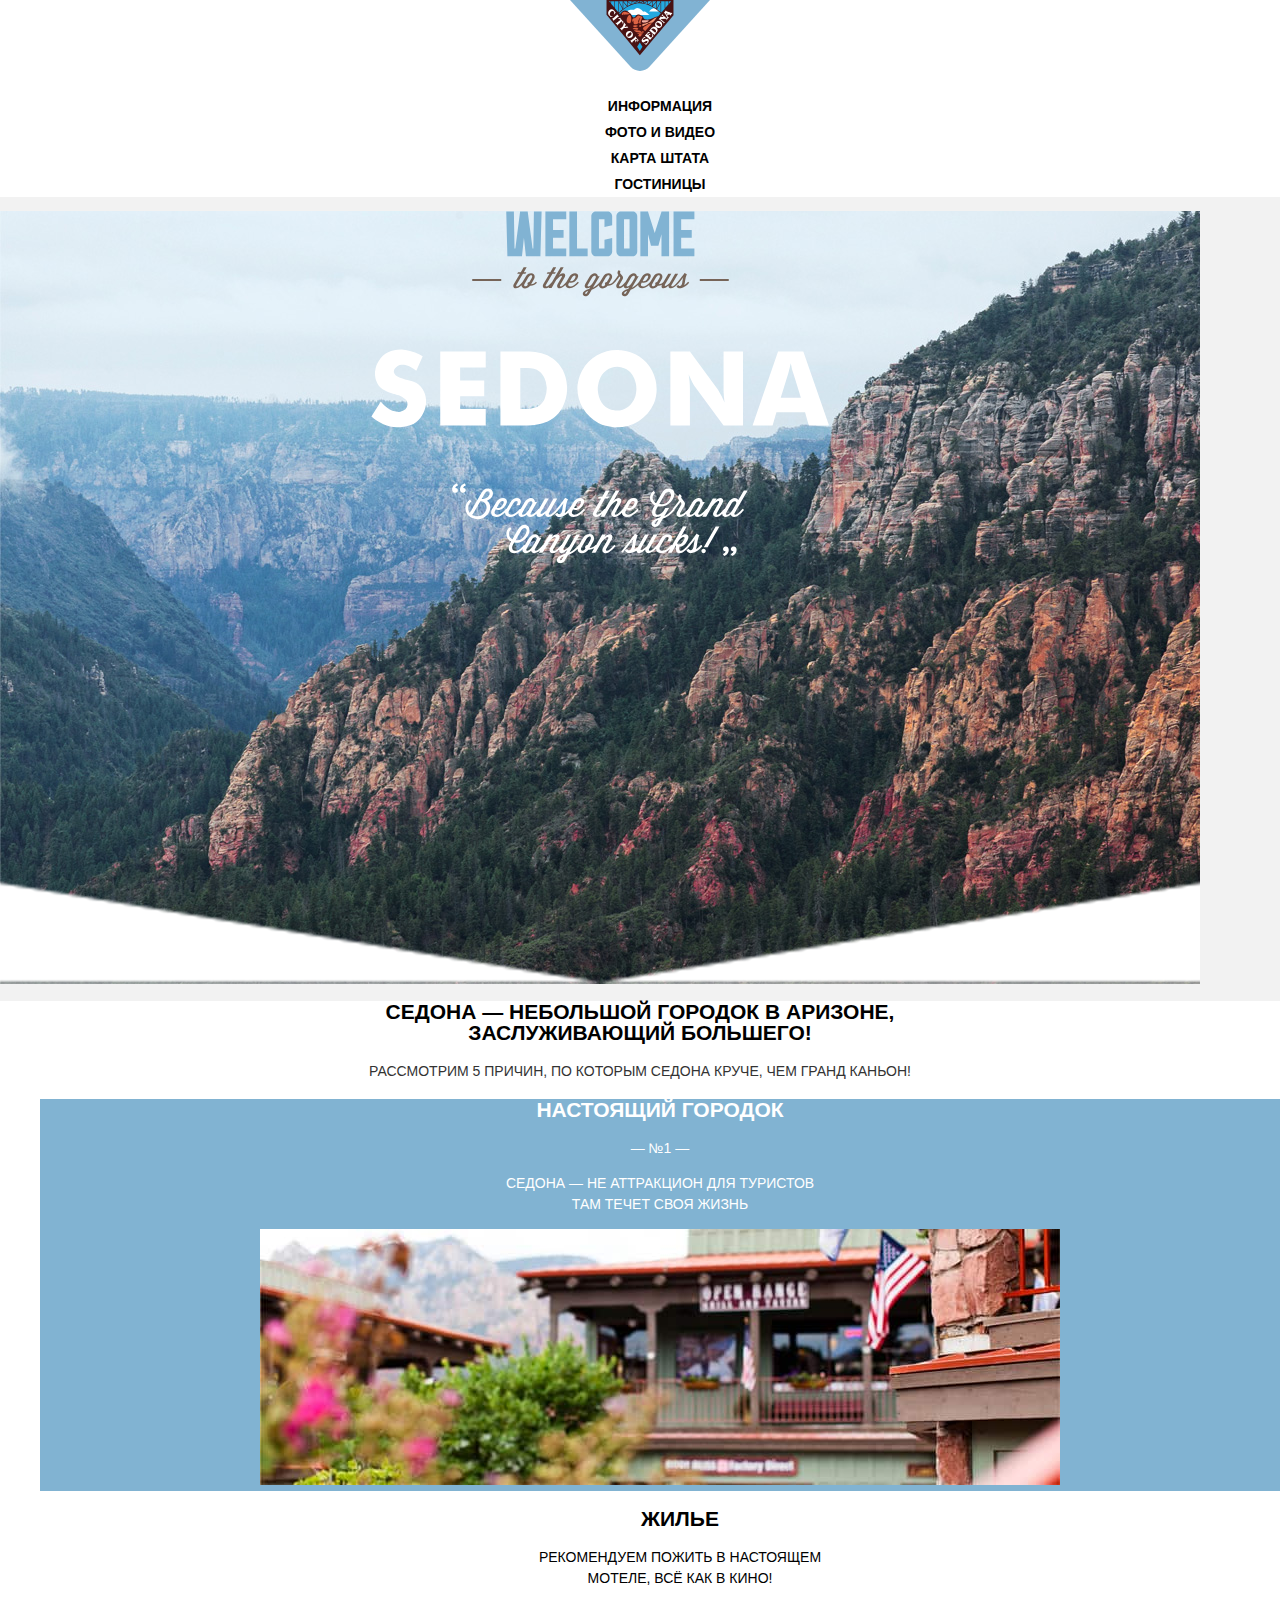
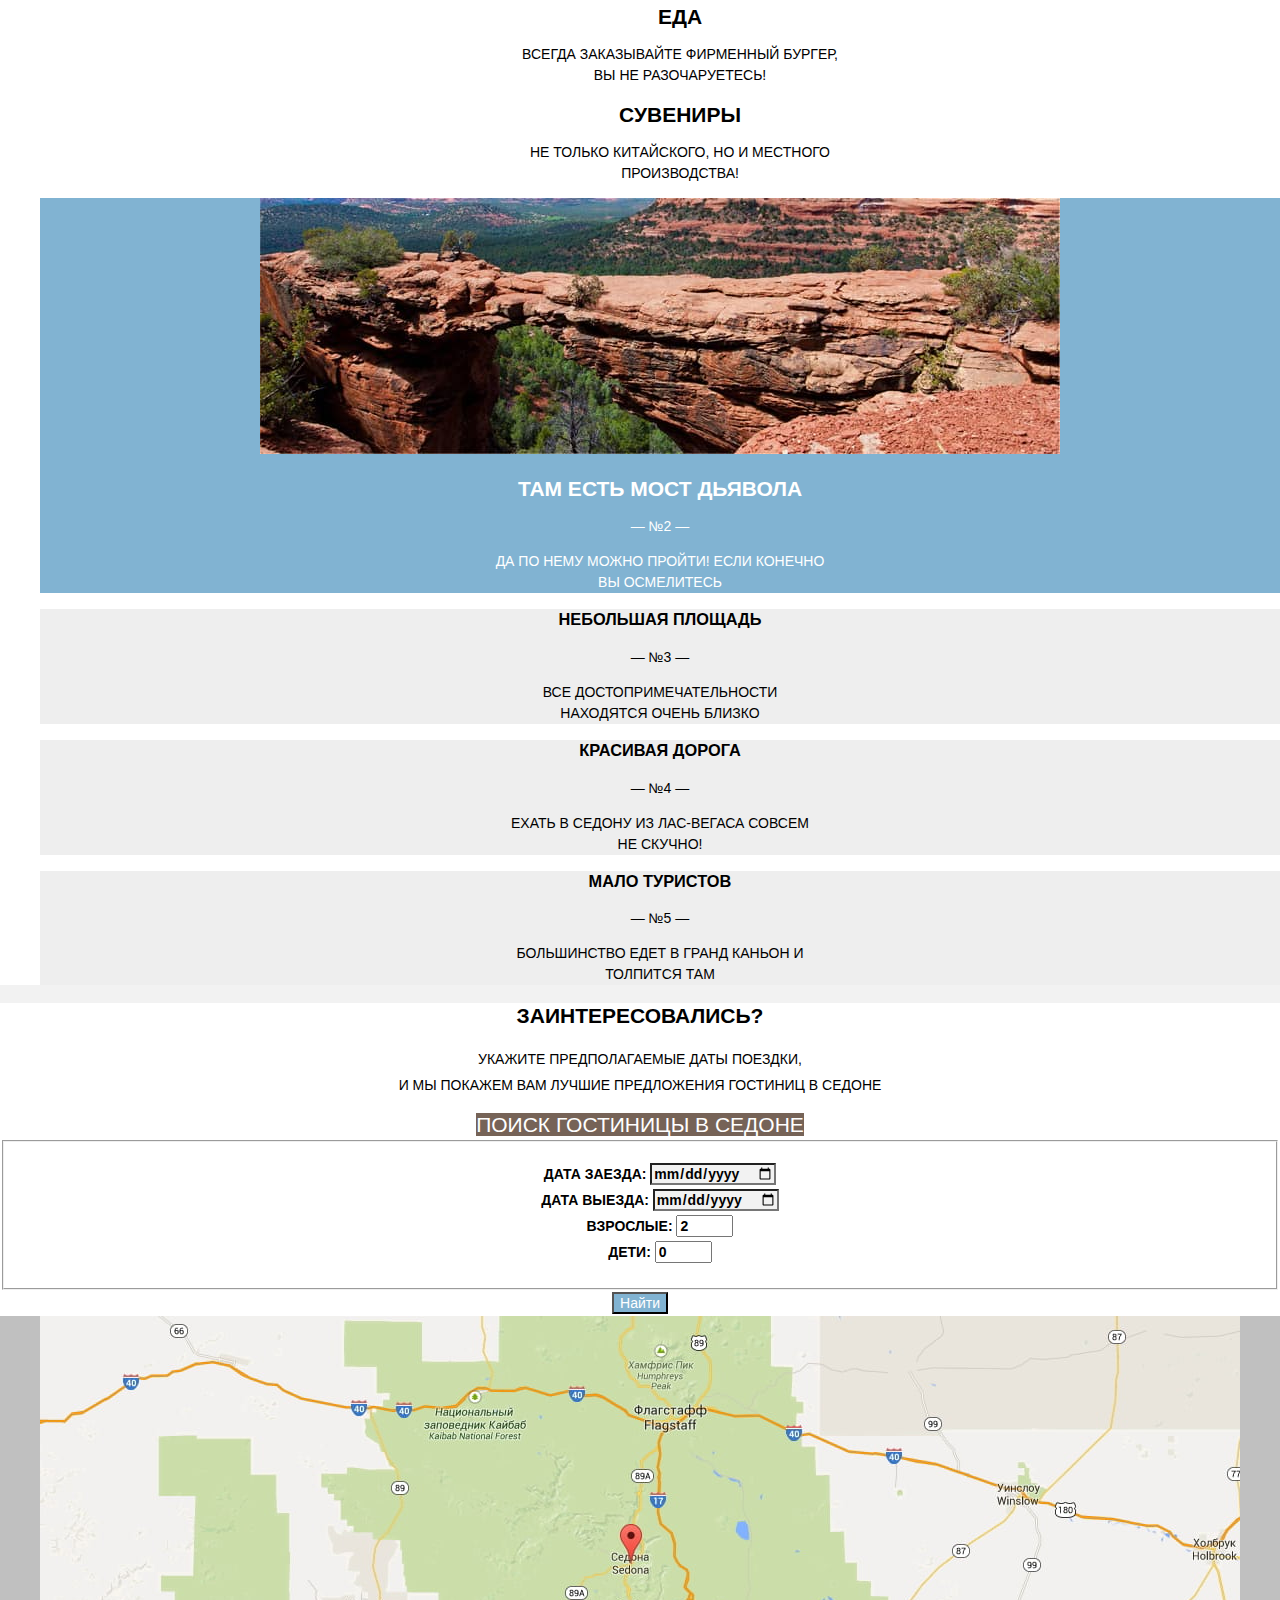
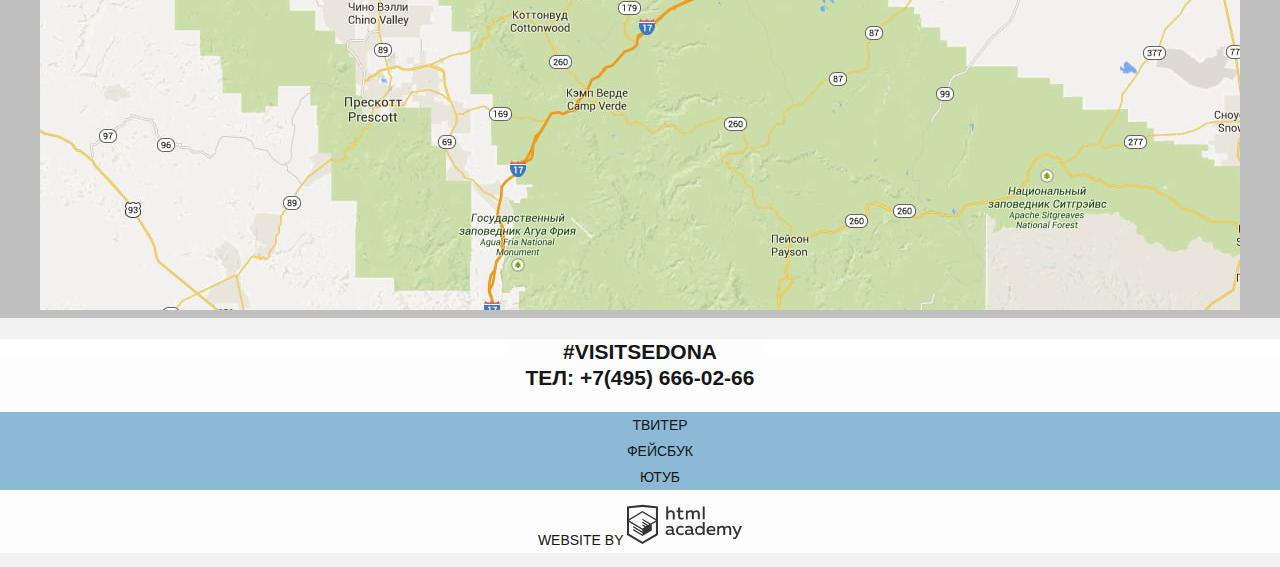
==== commit 2999bb91: "Исправил" ====
--- a/index.html
+++ b/index.html
@@ -8,145 +8,147 @@
     <link href="./css/style.css" rel="stylesheet">
   </head>
   <body>
-    <header class="header">
-      <nav class="header-navigation">
-        <a class="header-nav-logo" href="index.html">
-          <img class="header-nav-logo-img" src="./img/svg/logo-sedona.svg" width="140px" height="71px" alt="логотип City of Sedona. Изображение каньона под мостом">
-        </a>
-        <ul class="header-navigation-list">
-          <li class="header-navigation-item"><a class="header-navigation-link" href="">Информация</a></li>
-          <li class="header-navigation-item"><a class="header-navigation-link" href="">Фото и видео</a></li>
-          <li class="header-navigation-item"><a class="header-navigation-link" href="">Карта штата</a></li>
-          <li class="header-navigation-item"><a class="header-navigation-link" href="inner.html">Гостиницы</a></li>
-        </ul>
-      </nav>
-    </header>
-    <main>
-      <section class="background">
-        <h1 class="visually-hidden">Welcome to the gorgeous Sedona «Because the Grand Canyon sucks»</h1>
-        <div class="background-logo-wrap">
-          <img class="background-logo-img" src="./img/svg/intro-welcome.svg" width="459px" height="353px" alt="Welcome to the gorgeous Sedona «Because the Grand Canyon sucks»">
-        </div>
-      </section>
-      <section class="feauters">
-        <h2 class="visually-hidden">Преимущества Седоны</h2>
-        <div class="feauters-description">
-          <h2 class="feauters-title">Седона — небольшой городок в Аризоне,<br>
-              заслуживающий большего!</h2>
-          <p class="feauters-text">Рассмотрим 5 причин, по которым Седона круче, чем гранд каньон!</p>
-        </div>
-        <ol class="feauters-list">
-          <li class="feauters-item">
-            <h2 class="feauters-item-title">Настоящий городок</h2>
-            <p class="feauters-item-number">— №1 —</p>
-            <p class="feauters-item-text">Седона — не аттракцион для туристов<br>
-               там течет своя жизнь</p>
-            <div class="feauters-item-img-wrap">
-              <img class="feauters-item-img" src="./img/content/feature-picture.jpg" width="800px" height="256px" alt="Небольшое здание с верандой на фоне скалистых гор">
-            </div>
-          </li>
-          <li class="feauters-item">
-            <ul class="advantages-list">
-              <li class="advantages-item">
-                <h2 class="advantages-item-title">Жилье</h2>
-                <p class="advantages-item-text">Рекомендуем пожить в настоящем<br>
-                   мотеле, всё как в кино!</p>
-              </li>
-              <li class="advantages-item">
-                <h2 class="advantages-item-title">Еда</h2>
-                <p class="advantages-item-text">Всегда заказывайте фирменный бургер,<br>
-                   вы не разочаруетесь!</p>
-              </li>
-              <li class="advantages-item">
-                <h2 class="advantages-item-title">Сувениры</h2>
-                <p class="advantages-item-text">Не только китайского, но и местного<br>
-                   производства!</p>
-              </li>
-            </ul>
-          </li>
-          <li class="feauters-item">
-            <div class="feauters-item-img-wrap">
-              <img class="feauters-item-img" src="./img/content/feauture-picture-2.jpg" width="800px" height="256px" alt="Мост дьявола на фоне красных гор и красивых деревьев">
-            </div>
-            <h2 class="feauters-item-title">Там есть мост дьявола</h2>
-            <p class="feauters-item-number">— №2 —</p>
-            <p class="feauters-item-text">Да по нему можно пройти! Если конечно<br>
-               вы осмелитесь</p>
-          </li>
-          <li class="feauters-item-secondary">
-            <h3 class="feauters-item-sec-title">Небольшая площадь</h3>
-            <p class="feauters-item-sec-number">— №3 —</p>
-            <p class="feauters-item-sec-text">Все достопримечательности<br>
-               находятся очень близко</p>
-          </li>
-          <li class="feauters-item-secondary">
-            <h3 class="feauters-item-sec-title">Красивая дорога</h3>
-            <p class="feauters-item-sec-number">— №4 —</p>
-            <p class="feauters-item-sec-text">Ехать в Седону из Лас-Вегаса совсем<br>
-               не скучно!</p>
-          </li>
-          <li class="feauters-item-secondary">
-            <h3 class="feauters-item-sec-title">Мало туристов</h3>
-            <p class="feauters-item-sec-number">— №5 —</p>
-            <p class="feauters-item-sec-text">Большинство едет в Гранд Каньон и<br>
-               толпится там</p>
-          </li>
-        </ol>
-      </section>
-      <section class="subscribe">
-        <h2 class="subscribe-title">Заинтересовались?</h2>
-          <p class="subscribe-text">
-            Укажите предполагаемые даты поездки,<br>
-            и мы покажем вам лучшие предложения гостиниц в седоне
-          </p>
-          <a class="subscribe-button" href="inner.html">Поиск гостиницы в Седоне</a>
-          <form class="form-search" method="get" action="https://echo.htmlacademy.ru">
-            <fieldset>
-              <ul class="form-search-list">
-                <li class="form-search-item">
-                  <label class="form-search-item-field-arrival" for="arrival-date-field">Дата заезда:</label>
-                  <input type="date" name="arrival-date" id="arrival-date-field" placeholder="в формате день-месяц-год">
+    <div class="wrapper">
+      <header class="header">
+        <nav class="header-navigation">
+          <a class="header-nav-logo" href="index.html">
+            <img class="header-nav-logo-img" src="./img/svg/logo-sedona.svg" width="140px" height="71px" alt="логотип City of Sedona. Изображение каньона под мостом">
+          </a>
+          <ul class="header-navigation-list">
+            <li class="header-navigation-item"><a class="header-navigation-link link" href="">Информация</a></li>
+            <li class="header-navigation-item"><a class="header-navigation-link link" href="">Фото и видео</a></li>
+            <li class="header-navigation-item"><a class="header-navigation-link link" href="">Карта штата</a></li>
+            <li class="header-navigation-item"><a class="header-navigation-link link" href="inner.html">Гостиницы</a></li>
+          </ul>
+        </nav>
+      </header>
+      <main>
+        <section class="background">
+          <h1 class="visually-hidden">Welcome to the gorgeous Sedona «Because the Grand Canyon sucks»</h1>
+          <div class="background-logo-wrap">
+            <img class="background-logo-img" src="./img/svg/intro-welcome.svg" width="459px" height="353px" alt="Welcome to the gorgeous Sedona «Because the Grand Canyon sucks»">
+          </div>
+        </section>
+        <section class="feauters">
+          <h2 class="visually-hidden">Преимущества Седоны</h2>
+          <div class="feauters-description">
+            <h2 class="feauters-title">Седона — небольшой городок в Аризоне,<br>
+                заслуживающий большего!</h2>
+            <p class="feauters-text">Рассмотрим 5 причин, по которым Седона круче, чем гранд каньон!</p>
+          </div>
+          <ol class="feauters-list">
+            <li class="feauters-item">
+              <h2 class="feauters-item-title">Настоящий городок</h2>
+              <p class="feauters-item-number">— №1 —</p>
+              <p class="feauters-item-text">Седона — не аттракцион для туристов<br>
+                там течет своя жизнь</p>
+              <div class="feauters-item-img-wrap">
+                <img class="feauters-item-img" src="./img/content/feature-picture.jpg" width="800px" height="256px" alt="Небольшое здание с верандой на фоне скалистых гор">
+              </div>
+            </li>
+            <li class="feauters-item">
+              <ul class="advantages-list">
+                <li class="advantages-item">
+                  <h2 class="advantages-item-title">Жилье</h2>
+                  <p class="advantages-item-text">Рекомендуем пожить в настоящем<br>
+                    мотеле, всё как в кино!</p>
                 </li>
-                <li class="form-search-item">
-                  <label class="form-search-item-field-departure" for="departure-date-field">Дата выезда:</label>
-                  <input type="date" name="departure-date" id="departure-date-field" placeholder="в формате день-месяц-год">
+                <li class="advantages-item">
+                  <h2 class="advantages-item-title">Еда</h2>
+                  <p class="advantages-item-text">Всегда заказывайте фирменный бургер,<br>
+                    вы не разочаруетесь!</p>
                 </li>
-                <li class="form-search-item">
-                  <label class="form-search-item-field-adults" for="adults-amount-field">Взрослые:</label>
-                  <input type="number" name="adults-amount" id="adults-amount-field" min="1" max="10" step="1" value="2">
-                </li>
-                <li class="form-search-item">
-                  <label class="form-search-item-field-childrens" for="childrens-amount-field">Дети:</label>
-                  <input type="number" name="children-amount" id="children-amount-field" min="0" max="10" step="1" value="0">
+                <li class="advantages-item">
+                  <h2 class="advantages-item-title">Сувениры</h2>
+                  <p class="advantages-item-text">Не только китайского, но и местного<br>
+                    производства!</p>
                 </li>
               </ul>
-            </fieldset>
-            <button class="form-search-button" type="submit">Найти</button>
-          </form>
-        </section> 
-      <section class="map">
-        <h2 class="visually-hidden">Карта</h2>
-        <div class="map-img-wrap">
-          <img class="map-img" src="./img/map.jpg" width="1200px" height="594px" alt="Расположение городка Седона на карте.">
+            </li>
+            <li class="feauters-item">
+              <div class="feauters-item-img-wrap">
+                <img class="feauters-item-img" src="./img/content/feauture-picture-2.jpg" width="800px" height="256px" alt="Мост дьявола на фоне красных гор и красивых деревьев">
+              </div>
+              <h2 class="feauters-item-title">Там есть мост дьявола</h2>
+              <p class="feauters-item-number">— №2 —</p>
+              <p class="feauters-item-text">Да по нему можно пройти! Если конечно<br>
+                вы осмелитесь</p>
+            </li>
+            <li class="feauters-item-secondary">
+              <h3 class="feauters-item-sec-title">Небольшая площадь</h3>
+              <p class="feauters-item-sec-number">— №3 —</p>
+              <p class="feauters-item-sec-text">Все достопримечательности<br>
+                находятся очень близко</p>
+            </li>
+            <li class="feauters-item-secondary">
+              <h3 class="feauters-item-sec-title">Красивая дорога</h3>
+              <p class="feauters-item-sec-number">— №4 —</p>
+              <p class="feauters-item-sec-text">Ехать в Седону из Лас-Вегаса совсем<br>
+                не скучно!</p>
+            </li>
+            <li class="feauters-item-secondary">
+              <h3 class="feauters-item-sec-title">Мало туристов</h3>
+              <p class="feauters-item-sec-number">— №5 —</p>
+              <p class="feauters-item-sec-text">Большинство едет в Гранд Каньон и<br>
+                толпится там</p>
+            </li>
+          </ol>
+        </section>
+        <section class="subscribe">
+          <h2 class="subscribe-title">Заинтересовались?</h2>
+            <p class="subscribe-text">
+              Укажите предполагаемые даты поездки,<br>
+              и мы покажем вам лучшие предложения гостиниц в седоне
+            </p>
+            <a class="subscribe-button" href="inner.html">Поиск гостиницы в Седоне</a>
+            <form class="form-search" method="get" action="https://echo.htmlacademy.ru">
+              <fieldset>
+                <ul class="form-search-list">
+                  <li class="form-search-item">
+                    <label class="form-search-item-field-arrival" for="arrival-date-field">Дата заезда:</label>
+                    <input class="date-field" type="date" datetime="2017-04-17" name="arrival-date" id="arrival-date-field" placeholder="в формате день-месяц-год">
+                  </li>
+                  <li class="form-search-item">
+                    <label class="form-search-item-field-departure" for="departure-date-field">Дата выезда:</label>
+                    <input class="date-field" type="date" datetime="2017-07-04" name="departure-date" id="departure-date-field" placeholder="в формате день-месяц-год">
+                  </li>
+                  <li class="form-search-item">
+                    <label class="form-search-item-field-adults" for="adults-amount-field">Взрослые:</label>
+                    <input class="count-field " type="number" name="adults-amount" id="adults-amount-field" min="1" max="10" step="1" value="2">
+                  </li>
+                  <li class="form-search-item">
+                    <label class="form-search-item-field-childrens" for="childrens-amount-field">Дети:</label>
+                    <input class="count-field"type="number" name="children-amount" id="children-amount-field" min="0" max="10" step="1" value="0">
+                  </li>
+                </ul>
+              </fieldset>
+              <button class="form-search-button" type="submit">Найти</button>
+            </form>
+          </section> 
+        <section class="map">
+          <h2 class="visually-hidden">Карта</h2>
+          <div class="map-img-wrap">
+            <img class="map-img" src="./img/map.jpg" width="1200px" height="594px" alt="Расположение городка Седона на карте.">
+          </div>
+        </section>
+      </main>
+      <footer class="footer">
+        <p class="footer-phone">
+          #visitSEDONA<br>
+          Тел: <a href="tel:+7(495) 666-02-66">+7(495) 666-02-66</a>
+        </p>
+        <div class="footer-social-box">
+          <ul class="social-list">
+            <li сlass="social-item-first"><a class="social-link link" href="#">Твитер</a></li>
+            <li class="social-item-second"><a class="social-link link" href="#">Фейсбук</a></li>
+            <li class="social-item-third"><a class="social-link link" href="#">Ютуб</a></li>
+          </ul>
         </div>
-      </section>
-    </main>
-    <footer class="footer">
-      <p class="footer-phone">
-        #visitSEDONA<br>
-        Тел: <a href="tel:+7(495) 666-02-66">+7(495) 666-02-66</a>
-      </p>
-      <div class="footer-social-box">
-        <ul class="social-list">
-          <li сlass="social-item-first"><a class="social-link" href="#">Твитер</a></li>
-          <li class="social-item-second"><a class="social-link" href="#">Фейсбук</a></li>
-          <li class="social-item-third"><a class="social-link" href="#">Ютуб</a></li>
-        </ul>
-      </div>
-      <p class="footer-copyright">
-        Website by
-        <a class="footer-copyright-link" href="https://htmlacademy.ru/intensive/htmlcss"><img src="./img/svg/logo-htmlacademy.svg" width="115px" height="41px" alt="Логотип HTML academy"></a>
-      </p>
-    </footer>
+        <p class="footer-copyright">
+          Website by
+          <a class="footer-copyright-link" href="https://htmlacademy.ru/intensive/htmlcss"><img src="./img/svg/logo-htmlacademy.svg" width="115px" height="41px" alt="Логотип HTML academy"></a>
+        </p>
+      </footer>
+    </div>
   </body>
 </html>
--- a/css/style.css
+++ b/css/style.css
@@ -0,0 +1,352 @@
+body {
+  margin: 0;
+  padding: 0;
+  min-width: 1200px;
+
+  font-family: 'PTSans', Arial, sans-serif;
+  line-height: 26px;
+  font-size: 14px;
+  text-transform: uppercase;
+  color: #000000;
+
+  background-color: #f2f2f2;
+}
+
+a {
+  text-decoration: none;
+}
+
+.wrapper {
+  text-align: center;
+}
+
+.link {
+  color: #000000;
+}
+
+.header {
+  background-color: #ffffff;
+}
+
+.header-navigation-list {
+  list-style: none;
+}
+
+.header-navigation-item {
+  text-align: center;
+  font-size: 14px;
+  line-height: 26px;
+  font-weight: 700;
+}
+
+.header-navigation-link:hover,
+.header-navigation-link:focus {
+  color: #81b3d2;
+}
+
+.header-navigation-link:active {
+  color: rgba(0, 0, 0, 0.3)
+}
+
+.visually-hidden {
+  position: absolute;
+  clip: rect(0 0 0 0);
+  width: 1px;
+  height: 1px;
+  margin: -1px;
+}
+
+.background {
+  width: 1200px;
+  height: 773px;
+  position: relative;
+  background-image: url("../img/background/background-photo-bottom.png"), url("../img/background/background-photo.jpg");
+  background-position: bottom;
+  background-repeat: no-repeat;
+}
+
+.feauters {
+  line-height: 21px;
+  background-color: #ffffff;
+}
+
+.feauters-text {
+  color: #333333;
+}
+
+.feauters-list {
+  list-style: none;
+}
+
+.feauters-item {
+  line-height: 21px;
+  background-color: #81b3d2;
+}
+
+.feauters-item {
+  color: #ffffff;
+}
+
+.feautures-item-title {
+  font-size: 21px;
+}
+
+.feauters-item-number,
+.feauters-item-text {
+  font-weight: 400;
+}
+
+.advantages-list {
+  list-style: none;
+  background-color: #ffffff;
+}
+
+.advantages-item {
+  color: #000000;
+}
+
+.feauters-item-secondary {
+  background-color: #eeeeee;
+}
+
+.feautures-item-title
+.feauters-item-sec-title {
+  font-size: 21px;
+}
+
+.subscribe {
+  background-color: #ffffff;
+}
+.subscribe-title {
+  font-size: 21px;
+}
+
+.subscribe-button {
+  font-size: 21px;
+  color: #ffffff;
+  background-color: #766357;
+}
+
+.subscribe-button:hover,
+.subscribe-button:focus {
+  background-color: #604e43;
+}
+
+.subscribe-button:active {
+  color: rgba(255, 255, 255, 0.3);
+  background-color: #503e33;
+}
+
+.form-search-list {
+  list-style: none;
+}
+
+.form-search-item {
+  font-weight: 700;
+}
+
+.date-field{
+  background-color: #f2f2f2;
+  font-weight: 700;
+}
+
+.date-field:hover,
+.date-field:focus {
+  background-color: #ebebeb;
+}
+
+.date-field:active {
+  background-color: #e5e5e5;
+  border: solid 2px #e5e5e5;
+}
+
+.count-field {
+  font-weight: 700;
+}
+
+.form-search-button {
+  color: #ffffff;
+  background-color: #81b3d2;
+}
+
+.form-search-button:hover,
+.form-search-button:focus {
+  background-color: #669ec0;
+}
+
+.form-search-button:active{
+  color: rgba(255, 255, 255, 0.3);
+  background-color: #5496bd;
+}
+
+.map {
+  background-color: #C0C0C0;
+}
+
+.filter {
+  background-image: url("../img/background/filter-background.jpg");
+  background-size: 1200px 800px;
+  color: #ffffff;
+  font-weight: 400;
+  text-align: center;
+  background-repeat: no-repeat;
+}
+
+.form-filter-list {
+  list-style: none;
+}
+.form-filter-title,
+.form-filter-range-title {
+  font-weight: 700;
+  font-size: 16px;
+}
+
+.form-filter-range-button {
+  text-transform: uppercase;
+  color: #ffffff;
+  background-color: inherit;
+  border: solid 2px #ffffff;
+}
+
+.form-filter-range-button:hover,
+.form-filter-range-button:focus {
+  color: #000000;
+  background-color: #ffffff;
+}
+
+.sorting {
+  background-color: #ffffff;
+}
+
+.sorting-title {
+  font-size: 21px;
+}
+.sorting-text {
+  font-size: 12px;
+}
+
+.sorting-list {
+  list-style: none;
+}
+
+.sorting-link {
+  font-size: 12px;
+  color: rgba(0, 0, 0, 0.3);
+  border-bottom: 1px dotted;
+  border-color: #81b3d2;
+}
+
+.sorting-link:hover,
+.sorting-link:focus {
+  color: #81b3d2;
+}
+
+.sorting-link:active {
+  border-bottom: none;
+  color: #000000;
+}
+
+.sorting-button-up,
+.sorting-button-down {
+  background-color: #cacaca;
+}
+
+.sorting-button-up:hover,
+.sorting-button-up:focus,
+.sorting-button-down:hover,
+.sorting-button-down:focus {
+  background-color: #000000;
+}
+
+.sorting-button-up:active,
+.sorting-button-down:active {
+  background-color: #81b3d2;
+}
+
+.hotels {
+  background-color: #ffffff;
+}
+
+.hotels-sorting-list {
+  list-style: none;
+}
+
+.hotels-sorting-item {
+  text-align: left;
+}
+
+.hotels-item-title {
+  font-size: 21px;
+  line-height: 26px;
+}
+
+.hotels-link-title:hover,
+.hotels-link-title:focus {
+  color: #81b3d2;
+}
+
+.hotels-link-title:active {
+  color: rgba(0, 0, 0, 0.3);
+}
+
+.hotels-item-button-first {
+  color: #ffffff;
+  background-color: #81b3d2;
+}
+
+.hotels-item-button-first:hover,
+.hotels-item-button-first:focus {
+  background-color: #669ec0;
+}
+
+.hotels-item-button-first:active {
+  background-color: #5496bd;
+  color: rgba(255, 255, 255, 0.3);
+}
+
+.hotels-item-button-second {
+  color: #ffffff;
+  background-color: #766357;
+}
+
+.hotels-item-button-second:hover,
+.hotels-item-button-second:focus {
+  background-color: #604e43;
+}
+
+.hotels-item-button-second:active {
+  background-color: #503e33;
+  color: rgba(255, 255, 255, 0.3);
+}
+
+.hotels-item-rating {
+  background-color: #f2f2f2;
+  color: #666666;
+}
+
+.footer {
+  background-color: #ffffff;
+  opacity: 0.9;
+}
+
+.footer-phone,
+.footer-phone a {
+  font-size: 21px;
+  font-weight: 700;
+  color: #000000;
+}
+
+.social-list {
+  list-style: none;
+  background-color: #81b3d2;
+}
+
+.social-link:hover,
+.social-link:focus {
+  background-color: #669ec0;
+}
+
+.social-link:active {
+  background-color: #5496bd;
+}
+
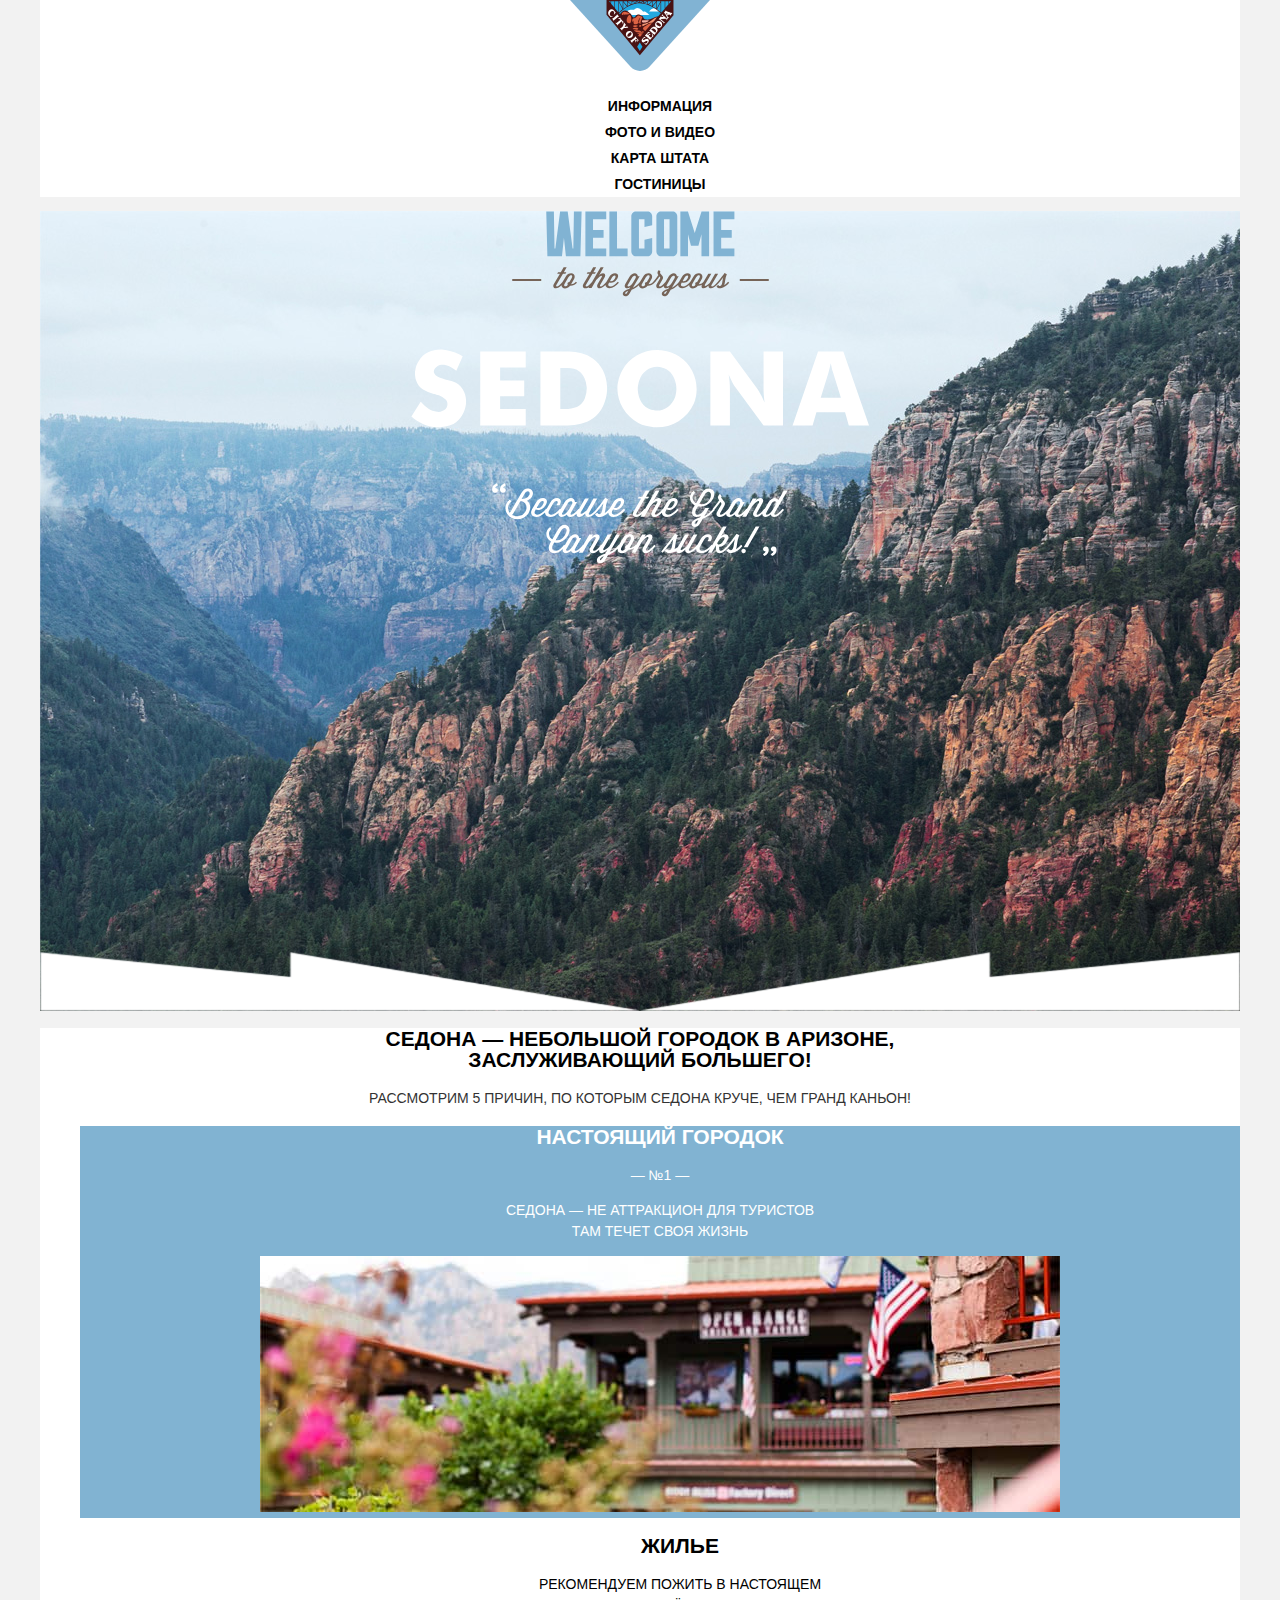
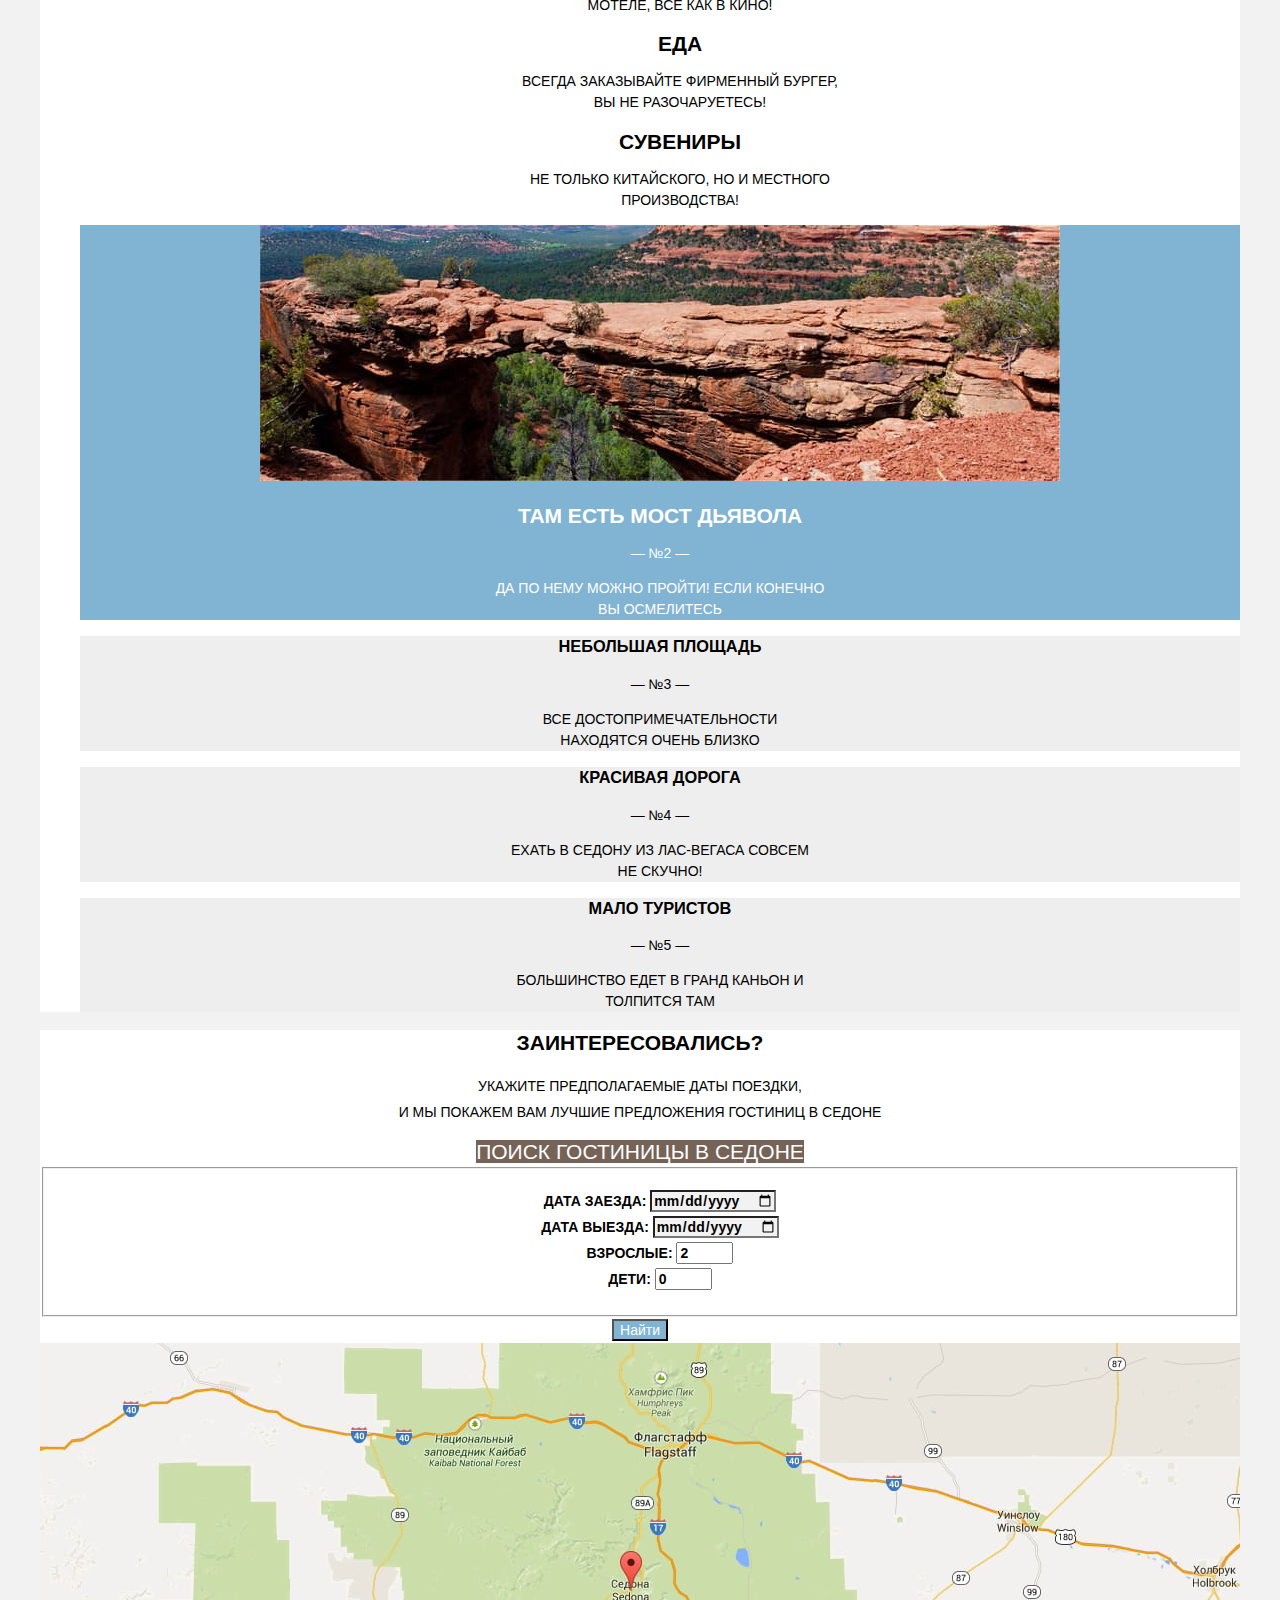
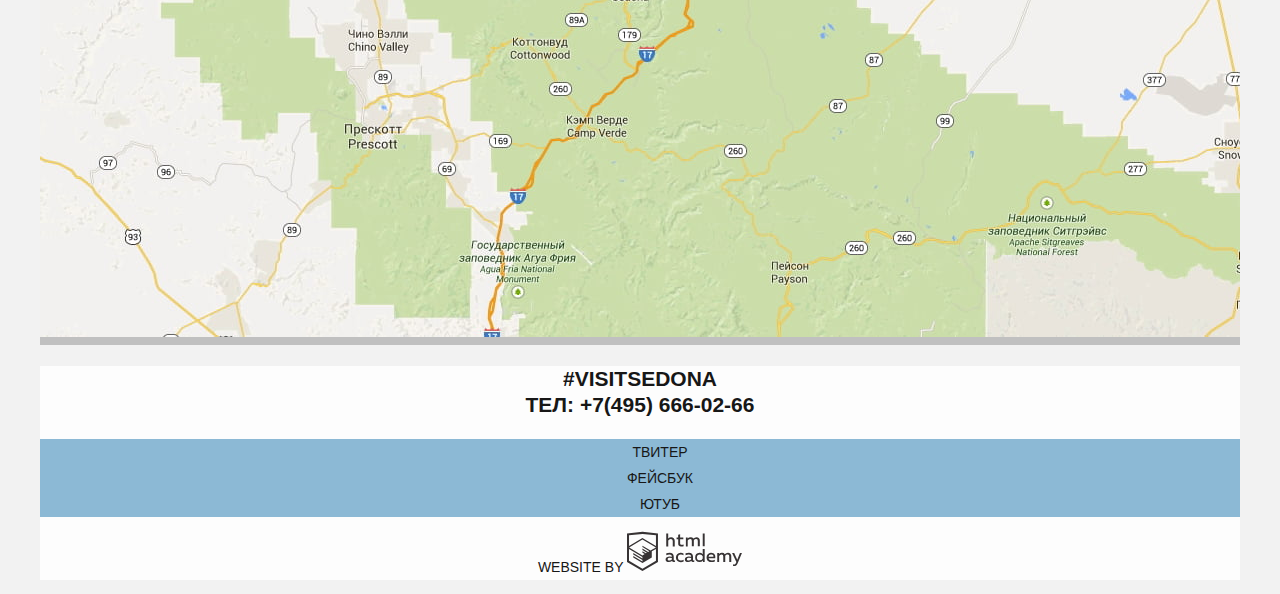
==== commit 0e632ed5: "Исправил" ====
--- a/index.html
+++ b/index.html
@@ -23,10 +23,10 @@
         </nav>
       </header>
       <main>
-        <section class="background">
+        <section class="intro">
           <h1 class="visually-hidden">Welcome to the gorgeous Sedona «Because the Grand Canyon sucks»</h1>
-          <div class="background-logo-wrap">
-            <img class="background-logo-img" src="./img/svg/intro-welcome.svg" width="459px" height="353px" alt="Welcome to the gorgeous Sedona «Because the Grand Canyon sucks»">
+          <div class="intro-logo-wrap">
+            <img class="intro-logo-img" src="./img/svg/intro-welcome.svg" width="459px" height="353px" alt="Welcome to the gorgeous Sedona «Because the Grand Canyon sucks»">
           </div>
         </section>
         <section class="feauters">
--- a/css/style.css
+++ b/css/style.css
@@ -17,6 +17,8 @@
 }
 
 .wrapper {
+  margin: auto;
+  width: 1200px;
   text-align: center;
 }
 
@@ -33,7 +35,6 @@
 }
 
 .header-navigation-item {
-  text-align: center;
   font-size: 14px;
   line-height: 26px;
   font-weight: 700;
@@ -56,13 +57,15 @@
   margin: -1px;
 }
 
-.background {
-  width: 1200px;
-  height: 773px;
+.intro {
+  width: 100%;
+  height: 800px;
+
   position: relative;
   background-image: url("../img/background/background-photo-bottom.png"), url("../img/background/background-photo.jpg");
-  background-position: bottom;
-  background-repeat: no-repeat;
+  background-position: left bottom, top left;
+  background-repeat: no-repeat, no-repeat; 
+  background-size: 100%, 100%;
 }
 
 .feauters {
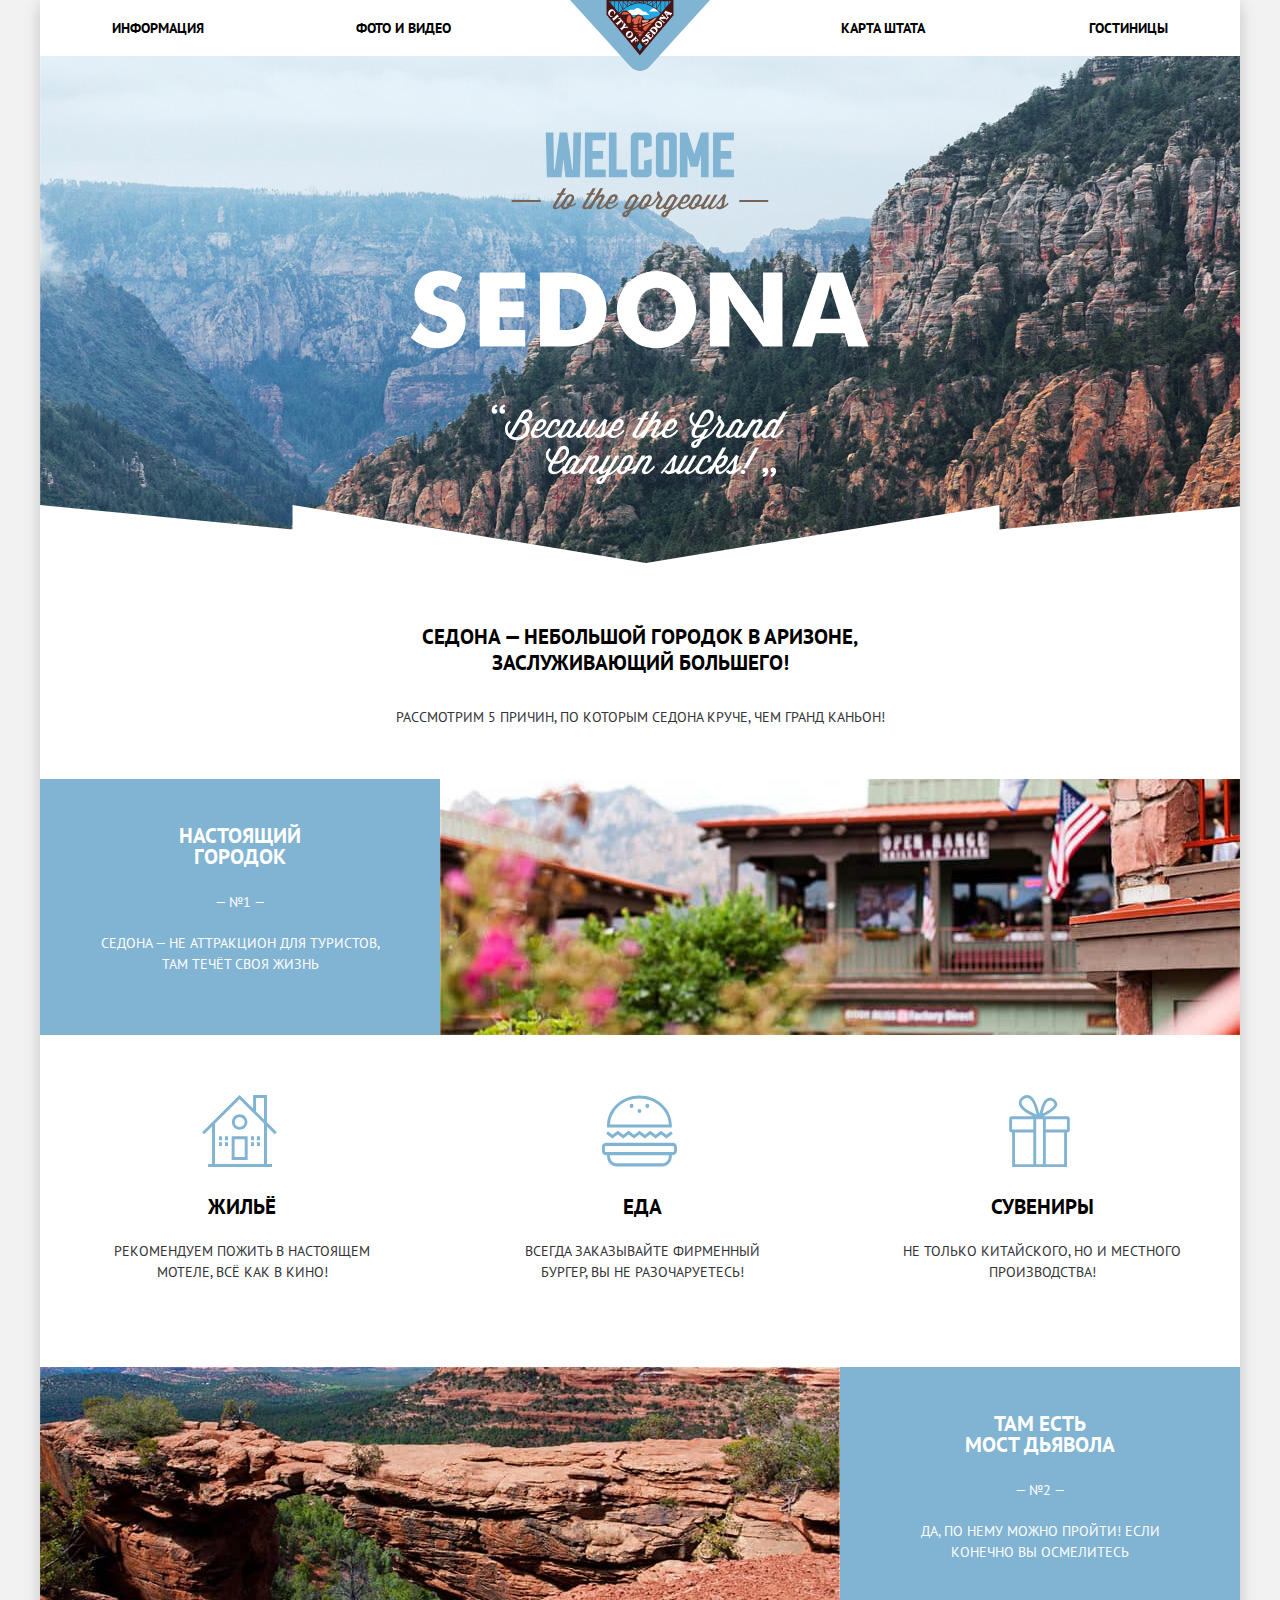
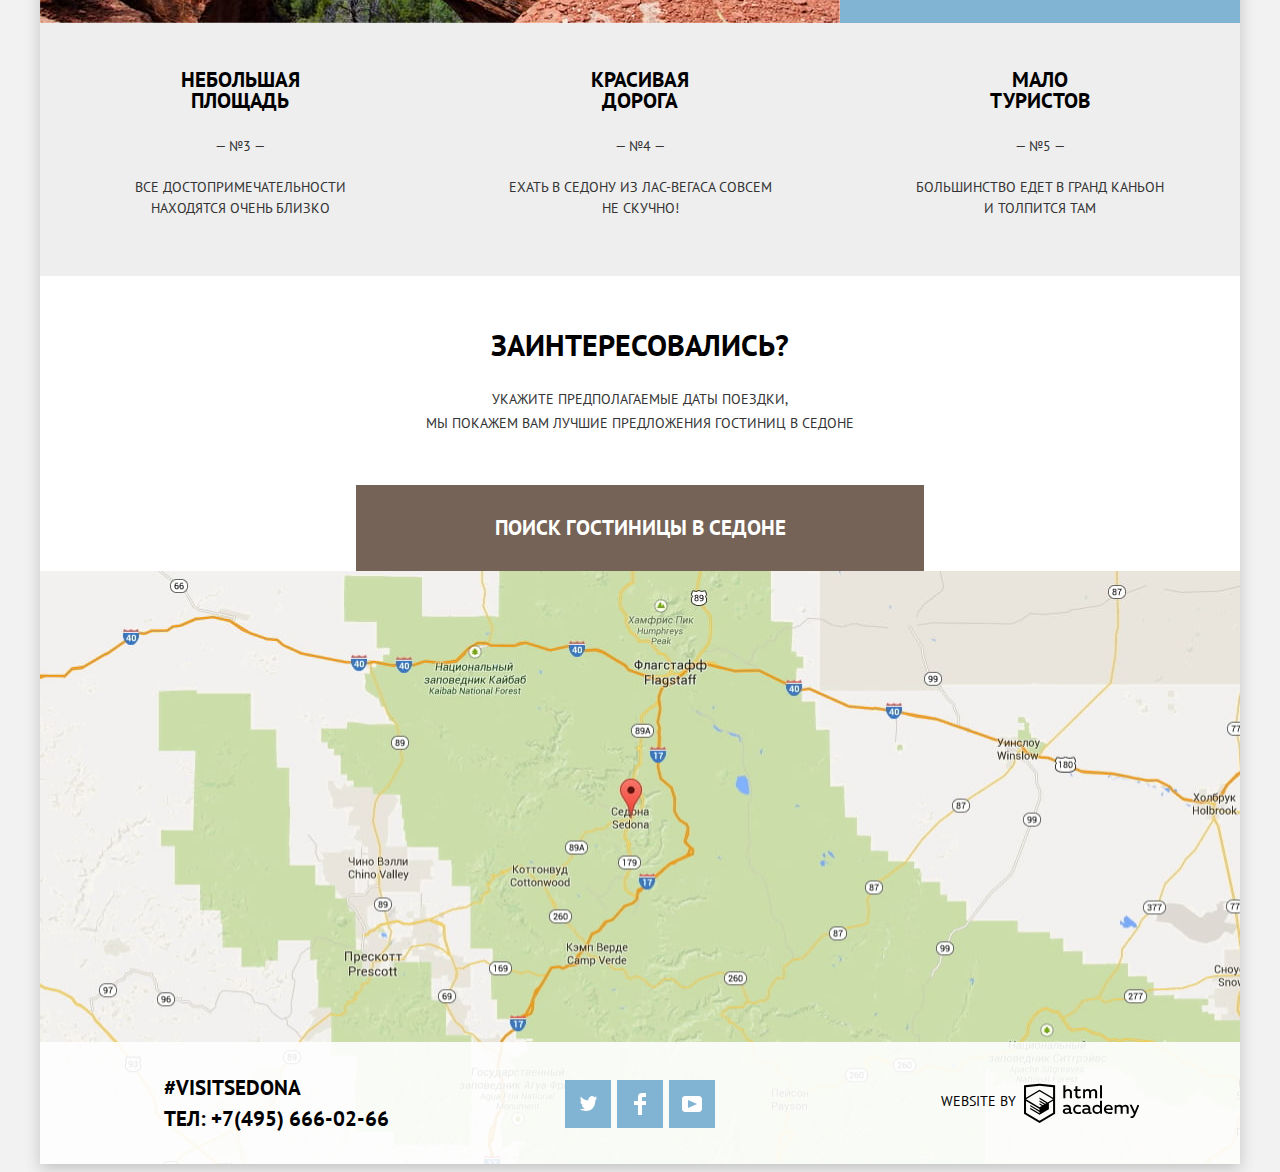
==== commit c29d648d: "Защита" ====
--- a/index.html
+++ b/index.html
@@ -1,154 +1,192 @@
 <!DOCTYPE html>
 <html lang="ru">
-  <head>
+<head>
     <meta charset="utf-8">
-    <title>Седона</title>
+    <title>HTML Academy: Седона</title>
     <link href="https://fonts.googleapis.com/css?family=PT+Sans:400,700&display=swap&subset=cyrillic" rel="stylesheet">
-    <link href="./css/normalize.css" rel="stylesheet">
-    <link href="./css/style.css" rel="stylesheet">
-  </head>
-  <body>
+    <link href="css/normalize.css" rel="stylesheet">
+    <link href="css/style.css" rel="stylesheet">
+</head>
+<body>
     <div class="wrapper">
-      <header class="header">
-        <nav class="header-navigation">
-          <a class="header-nav-logo" href="index.html">
-            <img class="header-nav-logo-img" src="./img/svg/logo-sedona.svg" width="140px" height="71px" alt="логотип City of Sedona. Изображение каньона под мостом">
-          </a>
-          <ul class="header-navigation-list">
-            <li class="header-navigation-item"><a class="header-navigation-link link" href="">Информация</a></li>
-            <li class="header-navigation-item"><a class="header-navigation-link link" href="">Фото и видео</a></li>
-            <li class="header-navigation-item"><a class="header-navigation-link link" href="">Карта штата</a></li>
-            <li class="header-navigation-item"><a class="header-navigation-link link" href="inner.html">Гостиницы</a></li>
-          </ul>
-        </nav>
-      </header>
-      <main>
-        <section class="intro">
-          <h1 class="visually-hidden">Welcome to the gorgeous Sedona «Because the Grand Canyon sucks»</h1>
-          <div class="intro-logo-wrap">
-            <img class="intro-logo-img" src="./img/svg/intro-welcome.svg" width="459px" height="353px" alt="Welcome to the gorgeous Sedona «Because the Grand Canyon sucks»">
-          </div>
-        </section>
-        <section class="feauters">
-          <h2 class="visually-hidden">Преимущества Седоны</h2>
-          <div class="feauters-description">
-            <h2 class="feauters-title">Седона — небольшой городок в Аризоне,<br>
-                заслуживающий большего!</h2>
-            <p class="feauters-text">Рассмотрим 5 причин, по которым Седона круче, чем гранд каньон!</p>
-          </div>
-          <ol class="feauters-list">
-            <li class="feauters-item">
-              <h2 class="feauters-item-title">Настоящий городок</h2>
-              <p class="feauters-item-number">— №1 —</p>
-              <p class="feauters-item-text">Седона — не аттракцион для туристов<br>
-                там течет своя жизнь</p>
-              <div class="feauters-item-img-wrap">
-                <img class="feauters-item-img" src="./img/content/feature-picture.jpg" width="800px" height="256px" alt="Небольшое здание с верандой на фоне скалистых гор">
-              </div>
-            </li>
-            <li class="feauters-item">
-              <ul class="advantages-list">
-                <li class="advantages-item">
-                  <h2 class="advantages-item-title">Жилье</h2>
-                  <p class="advantages-item-text">Рекомендуем пожить в настоящем<br>
-                    мотеле, всё как в кино!</p>
-                </li>
-                <li class="advantages-item">
-                  <h2 class="advantages-item-title">Еда</h2>
-                  <p class="advantages-item-text">Всегда заказывайте фирменный бургер,<br>
-                    вы не разочаруетесь!</p>
-                </li>
-                <li class="advantages-item">
-                  <h2 class="advantages-item-title">Сувениры</h2>
-                  <p class="advantages-item-text">Не только китайского, но и местного<br>
-                    производства!</p>
-                </li>
-              </ul>
-            </li>
-            <li class="feauters-item">
-              <div class="feauters-item-img-wrap">
-                <img class="feauters-item-img" src="./img/content/feauture-picture-2.jpg" width="800px" height="256px" alt="Мост дьявола на фоне красных гор и красивых деревьев">
-              </div>
-              <h2 class="feauters-item-title">Там есть мост дьявола</h2>
-              <p class="feauters-item-number">— №2 —</p>
-              <p class="feauters-item-text">Да по нему можно пройти! Если конечно<br>
-                вы осмелитесь</p>
-            </li>
-            <li class="feauters-item-secondary">
-              <h3 class="feauters-item-sec-title">Небольшая площадь</h3>
-              <p class="feauters-item-sec-number">— №3 —</p>
-              <p class="feauters-item-sec-text">Все достопримечательности<br>
-                находятся очень близко</p>
-            </li>
-            <li class="feauters-item-secondary">
-              <h3 class="feauters-item-sec-title">Красивая дорога</h3>
-              <p class="feauters-item-sec-number">— №4 —</p>
-              <p class="feauters-item-sec-text">Ехать в Седону из Лас-Вегаса совсем<br>
-                не скучно!</p>
-            </li>
-            <li class="feauters-item-secondary">
-              <h3 class="feauters-item-sec-title">Мало туристов</h3>
-              <p class="feauters-item-sec-number">— №5 —</p>
-              <p class="feauters-item-sec-text">Большинство едет в Гранд Каньон и<br>
-                толпится там</p>
-            </li>
-          </ol>
-        </section>
-        <section class="subscribe">
-          <h2 class="subscribe-title">Заинтересовались?</h2>
-            <p class="subscribe-text">
-              Укажите предполагаемые даты поездки,<br>
-              и мы покажем вам лучшие предложения гостиниц в седоне
-            </p>
-            <a class="subscribe-button" href="inner.html">Поиск гостиницы в Седоне</a>
-            <form class="form-search" method="get" action="https://echo.htmlacademy.ru">
-              <fieldset>
-                <ul class="form-search-list">
-                  <li class="form-search-item">
-                    <label class="form-search-item-field-arrival" for="arrival-date-field">Дата заезда:</label>
-                    <input class="date-field" type="date" datetime="2017-04-17" name="arrival-date" id="arrival-date-field" placeholder="в формате день-месяц-год">
-                  </li>
-                  <li class="form-search-item">
-                    <label class="form-search-item-field-departure" for="departure-date-field">Дата выезда:</label>
-                    <input class="date-field" type="date" datetime="2017-07-04" name="departure-date" id="departure-date-field" placeholder="в формате день-месяц-год">
-                  </li>
-                  <li class="form-search-item">
-                    <label class="form-search-item-field-adults" for="adults-amount-field">Взрослые:</label>
-                    <input class="count-field " type="number" name="adults-amount" id="adults-amount-field" min="1" max="10" step="1" value="2">
-                  </li>
-                  <li class="form-search-item">
-                    <label class="form-search-item-field-childrens" for="childrens-amount-field">Дети:</label>
-                    <input class="count-field"type="number" name="children-amount" id="children-amount-field" min="0" max="10" step="1" value="0">
-                  </li>
+        <header class="header">
+            <nav class="header-navigation">
+                <div class="header-nav-logo">
+                    <img src="./img/svg/logo-sedona.svg" width="140" height="71" alt="логотип сайта City of Sedona. Изображение каньона под мостом">
+                </div>
+                <ul class="header-navigation-list">
+                    <li class="navigation-item"><a href="#" aria-label="Информация">Информация</a></li>
+                    <li class="navigation-item"><a href="#" aria-label="Фото и видео">Фото и Видео</a></li>
+                    <li class="navigation-item"><a href="#" aria-label="Карта штата">Карта штата</a></li>
+                    <li class="navigation-item"><a href="inner.html" aria-label="Гостиницы">Гостиницы</a></li>
                 </ul>
-              </fieldset>
-              <button class="form-search-button" type="submit">Найти</button>
-            </form>
-          </section> 
-        <section class="map">
-          <h2 class="visually-hidden">Карта</h2>
-          <div class="map-img-wrap">
-            <img class="map-img" src="./img/map.jpg" width="1200px" height="594px" alt="Расположение городка Седона на карте.">
-          </div>
-        </section>
-      </main>
-      <footer class="footer">
-        <p class="footer-phone">
-          #visitSEDONA<br>
-          Тел: <a href="tel:+7(495) 666-02-66">+7(495) 666-02-66</a>
-        </p>
-        <div class="footer-social-box">
-          <ul class="social-list">
-            <li сlass="social-item-first"><a class="social-link link" href="#">Твитер</a></li>
-            <li class="social-item-second"><a class="social-link link" href="#">Фейсбук</a></li>
-            <li class="social-item-third"><a class="social-link link" href="#">Ютуб</a></li>
-          </ul>
-        </div>
-        <p class="footer-copyright">
-          Website by
-          <a class="footer-copyright-link" href="https://htmlacademy.ru/intensive/htmlcss"><img src="./img/svg/logo-htmlacademy.svg" width="115px" height="41px" alt="Логотип HTML academy"></a>
-        </p>
-      </footer>
+            </nav>
+        </header>
+        <main class="content">
+            <section class="intro">
+                <h1 class="visually-hidden">Седона</h1>
+                <div class="intro-picture">
+                    <img src="./img/svg/intro-welcome.svg" width="459" height="353" alt="Welcome to the gorgeous Sedona «Because the Grand Canyon sucks»">
+                </div>
+                <div class="intro-wrapper">
+                    <p class="intro-caption">
+                        Седона — небольшой городок в Аризоне, заслуживающий большего!
+                    </p>
+                    <p class="intro-feauters">
+                        Рассмотрим 5 причин, по которым Седона круче, чем гранд каньон!
+                    </p>
+                </div>
+            </section>
+            <section class="feauters">
+                <ol class="feauters-list">
+                    <li class="feauters-item  first-background">
+                        <div class="feauters-info">
+                            <h2>Настоящий городок</h2>
+                            <p>— №1 —</p>
+                            <p>Седона — не аттракцион для туристов, там течёт своя жизнь</p>
+                        </div>
+                        <div class="feauters-img-wrap">
+                            <img src="./img/content/feature-picture.jpg" width="800" height="256" alt="Небольшое здание с верандой на фоне скалистых гор">
+                        </div>
+                        <ul class="advantages-list">
+                            <li class="advantages-item house">
+                                <h3>Жильё</h3>
+                                <p>Рекомендуем пожить в настоящем мотеле, всё как в кино!</p>
+                            </li>
+                            <li class="advantages-item food">
+                                <h3>Еда</h3>
+                                <p>Всегда заказывайте фирменный бургер, вы не разочаруетесь!</p>
+                            </li>
+                            <li class="advantages-item souvenirs">
+                                <h3>Сувениры</h3>
+                                <p>Не только китайского, но и местного производства!</p>
+                            </li>
+                        </ul>
+                    </li>
+                    <li class="feauters-item reverse first-background">
+                        <div class="feauters-info">
+                            <h2>Там есть<br> мост дьявола</h2>
+                            <p>— №2 —</p>
+                            <p>Да, по нему можно пройти! Если конечно вы осмелитесь</p>
+                        </div>
+                        <div class="feauters-img-wrap">
+                            <img src="./img/content/feauture-picture-2.jpg" width="800" height="256" alt="Мост дьявола на фоне красных гор и деревьев">
+                        </div>
+                    </li>
+                    <li class="feauters-item second-background">
+                        <div class="feauters-info">
+                            <h2>Небольшая площадь</h2>
+                            <p>— №3 —</p>
+                            <p>Все достопримечательности находятся очень близко</p>
+                        </div>
+                    </li>
+                    <li class="feauters-item second-background">
+                        <div class="feauters-info">
+                            <h2> Красивая дорога</h2>
+                            <p>— №4 —</p>
+                            <p>Ехать в Седону из Лас-Вегаса совсем не скучно!</p>
+                        </div>
+                    </li>
+                    <li class="feauters-item second-background">
+                        <div class="feauters-info feauters-info-last">
+                            <h2>Мало туристов</h2>
+                            <p>— №5 —</p>
+                            <p>Большинство едет в гранд каньон и толпится там</p>
+                        </div>
+                    </li>
+                </ol>
+            </section>
+            <section class="subscribe">
+                <div class="intend">
+                    <h2>Заинтересовались?</h2>
+                    <p>Укажите предполагаемые даты поездки,<br>
+                        мы покажем вам лучшие предложения гостиниц в седоне</p>
+                </div>
+                <button type="button" class="subscribe-button" aria-label="Поиск гостиницы">Поиск гостиницы в седоне</button>
+                <div class="subscribe-form-wrap subscribe-form-show">
+                    <form action="https://echo.htmlacademy.ru" method="post" class="subscribe-form">
+                        <p class="full-width">
+                            <label for="check-in">Дата заезда</label>
+                            <input type="text" id="check-in" name="checkin" placeholder="24 апреля 2017">
+                            <button type="button" class="calendar">
+                                <svg xmlns="http://www.w3.org/2000/svg" width="21" height="22" viewBox="0 0 21 22" fill="#cacaca">
+                                    <path d="M19.251 2.025h-2.845V.648c0-.381-.294-.689-.656-.689-.363 0-.656.308-.656.689v1.377h-3.938V.648c0-.381-.294-.689-.655-.689-.363 0-.657.308-.657.689v1.377H5.906V.648c0-.381-.294-.689-.656-.689-.363 0-.657.308-.657.689v1.377H1.75C.784 2.025 0 2.847 0 3.862v16.302C0 21.179.784 22 1.75 22h17.501c.966 0 1.749-.821 1.749-1.836V3.862c0-1.015-.783-1.837-1.749-1.837zm.437 18.139a.448.448 0 0 1-.437.459H1.75a.45.45 0 0 1-.438-.459V3.862a.45.45 0 0 1 .438-.459h2.844v1.378c0 .381.294.689.657.689.362 0 .656-.308.656-.689V3.403h3.938v1.378c0 .381.294.689.657.689.361 0 .655-.308.655-.689V3.403h3.938v1.378c0 .381.293.689.656.689.362 0 .656-.308.656-.689V3.403h2.845c.241 0 .437.206.437.459v16.302z"/>
+                                    <path d="M4.594 8.225h2.625v2.066H4.594zM4.594 11.668h2.625v2.067H4.594zM4.594 15.112h2.625v2.066H4.594zM9.188 15.112h2.625v2.066H9.188zM9.188 11.668h2.625v2.067H9.188zM9.188 8.225h2.625v2.066H9.188zM13.781 15.112h2.625v2.066h-2.625zM13.781 11.668h2.625v2.067h-2.625zM13.781 8.225h2.625v2.066h-2.625z"/>
+                                </svg>
+                            </button>
+                        </p>
+                        <p class="full-width">
+                            <label for="check-out">Дата выезда</label>
+                            <input type="text" id="check-out" name="checkout" placeholder="4 июля 2017">
+                            <button type="button" class="calendar">
+                                <svg xmlns="http://www.w3.org/2000/svg" width="21" height="22" viewBox="0 0 21 22" fill="#cacaca">
+                                    <path d="M19.251 2.025h-2.845V.648c0-.381-.294-.689-.656-.689-.363 0-.656.308-.656.689v1.377h-3.938V.648c0-.381-.294-.689-.655-.689-.363 0-.657.308-.657.689v1.377H5.906V.648c0-.381-.294-.689-.656-.689-.363 0-.657.308-.657.689v1.377H1.75C.784 2.025 0 2.847 0 3.862v16.302C0 21.179.784 22 1.75 22h17.501c.966 0 1.749-.821 1.749-1.836V3.862c0-1.015-.783-1.837-1.749-1.837zm.437 18.139a.448.448 0 0 1-.437.459H1.75a.45.45 0 0 1-.438-.459V3.862a.45.45 0 0 1 .438-.459h2.844v1.378c0 .381.294.689.657.689.362 0 .656-.308.656-.689V3.403h3.938v1.378c0 .381.294.689.657.689.361 0 .655-.308.655-.689V3.403h3.938v1.378c0 .381.293.689.656.689.362 0 .656-.308.656-.689V3.403h2.845c.241 0 .437.206.437.459v16.302z"/>
+                                    <path d="M4.594 8.225h2.625v2.066H4.594zM4.594 11.668h2.625v2.067H4.594zM4.594 15.112h2.625v2.066H4.594zM9.188 15.112h2.625v2.066H9.188zM9.188 11.668h2.625v2.067H9.188zM9.188 8.225h2.625v2.066H9.188zM13.781 15.112h2.625v2.066h-2.625zM13.781 11.668h2.625v2.067h-2.625zM13.781 8.225h2.625v2.066h-2.625z"/>
+                                </svg>
+                            </button>
+                        </p>
+                        <p class="half-width">
+                            <label for="adults" class="adults">Взрослые:</label>
+                            <button type="button" class="minus"> </button>
+                            <input type="number" id="adults" name="adults" min="0" step="1" value="2">
+                            <button type="button" class="plus"> </button>
+                        </p>
+                        <p class="half-width children">
+                            <label for="children">Дети:</label>
+                            <button type="button" class="minus"> </button>
+                            <input type="number" id="children" name="children" min="0" step="1" value="0">
+                            <button type="button" class="plus"> </button>
+                        </p>
+                        <p>
+                            <input type="submit" name="find" value="Найти" class="find" aria-label="Найти">
+                        </p>
+                    </form>
+                </div>
+            </section>
+
+            <section class="map">
+                <h2 class="visually-hidden">Карта Седоны</h2>
+                <div class="image-map">
+                    <img src="./img/map.jpg" width="1200" height="593" alt="Карта Седоны">
+                </div>
+                <iframe class="map-link" src="https://www.google.com/maps/embed?pb=!1m18!1m12!1m3!1d52385.180505977!2d-111.83015800001773!3d34.85437338103148!2m3!1f0!2f0!3f0!3m2!1i1024!2i768!4f13.1!3m3!1m2!1s0x872da132f942b00d%3A0x5548c523fa6c8efd!2z0KHQtdC00L7QvdCwLCDQkNGA0LjQt9C-0L3QsCA4NjMzNiwg0KHQqNCQ!5e0!3m2!1sru!2sru!4v1582623335143!5m2!1sru!2sru" width="1200" height="593" style="border:0;" allowfullscreen=""></iframe>
+            </section>
+        </main>
+        <footer class="footer index-footer">
+            <div class="footer-block">
+                <div class="contacts"> 
+                    <span>#visitSEDONA</span>
+                    <a class="tel" href="tel:+74956660266" aria-label="Номер телефона">Тел: +7(495) 666-02-66</a>
+                </div>
+            </div>
+            <div class="footer-block socials">
+                <ul class="socials-list">
+                    <li class="socials-item ">
+                        <a href="#" class="twitter" target="_blank" aria-label="Твиттер">  </a>
+                    </li>
+                    <li class="socials-item">
+                        <a href="#" class="facebook" target="_blank" aria-label="Фейсбук"> </a>
+                    </li>
+                    <li class="socials-item">
+                        <a href="#" class="youtube" target="_blank" aria-label="Ютуб">  </a>
+                    </li>
+                </ul>
+            </div>
+            <div class="footer-block">
+                <div class="copyright">  
+                    <p>Website by</p>
+                    <a class="htmlacademy-logo" href="https://htmlacademy.ru/intensive/htmlcss" target="_blank" aria-label="Сайт HTMLacademy">
+                        <svg xmlns="http://www.w3.org/2000/svg" data-name="Layer 1" viewBox="0 0 113 39" width="115" height="41">
+                            <path d="M46.84 28.22a2.07 2.07 0 0 0 .58-.11v1.4a3.41 3.41 0 0 1-1.24.22 1.75 1.75 0 0 1-1.75-1 5.08 5.08 0 0 1-3.3 1.13c-1.59 0-3.06-.87-3.06-2.68 0-2.24 2.08-2.93 3.9-2.93a11.63 11.63 0 0 1 2.28.26v-.31c0-1.09-.8-1.86-2.3-1.86a7.79 7.79 0 0 0-3.15.67v-1.79a10.72 10.72 0 0 1 3.35-.58c2.48 0 4 1.18 4 3.83v3.14a.57.57 0 0 0 .69.61zm-6.76-1.19a1.42 1.42 0 0 0 1.64 1.29 3.56 3.56 0 0 0 2.53-1v-1.51a10.21 10.21 0 0 0-1.9-.22c-1.1.01-2.27.35-2.27 1.45zM53.06 20.62a5.29 5.29 0 0 1 2.7.67v1.79a4.28 4.28 0 0 0-2.42-.73 2.89 2.89 0 1 0 0 5.76 5.26 5.26 0 0 0 2.55-.67v1.8a6.58 6.58 0 0 1-2.9.6 4.42 4.42 0 0 1-4.72-4.54 4.54 4.54 0 0 1 4.79-4.68zM65.84 28.22a2.07 2.07 0 0 0 .58-.11v1.4a3.41 3.41 0 0 1-1.24.22 1.75 1.75 0 0 1-1.75-1 5.08 5.08 0 0 1-3.3 1.13c-1.59 0-3.06-.87-3.06-2.68 0-2.24 2.08-2.93 3.9-2.93a11.63 11.63 0 0 1 2.28.26v-.31c0-1.09-.8-1.86-2.3-1.86a7.79 7.79 0 0 0-3.15.67v-1.79a10.72 10.72 0 0 1 3.35-.58c2.48 0 4 1.18 4 3.83v3.14a.57.57 0 0 0 .69.61zm-6.76-1.19a1.42 1.42 0 0 0 1.64 1.29 3.56 3.56 0 0 0 2.53-1v-1.51a10.21 10.21 0 0 0-1.9-.22c-1.11.01-2.27.35-2.27 1.45zM76.67 16.85v12.76h-1.76v-1.39a4.07 4.07 0 0 1-3.35 1.62 4.62 4.62 0 0 1 0-9.22 4 4 0 0 1 3.15 1.37v-5.14h2zm-4.76 5.48a2.9 2.9 0 0 0 0 5.8 3 3 0 0 0 2.79-1.84v-2.13a3.06 3.06 0 0 0-2.79-1.83zM82.99 20.62c3.48 0 4.68 2.81 4.12 5.34h-6.58c.22 1.57 1.75 2.22 3.35 2.22a6.41 6.41 0 0 0 2.77-.62v1.68a7.5 7.5 0 0 1-3.14.6c-2.68 0-5-1.53-5-4.61a4.39 4.39 0 0 1 4.48-4.61zm.09 1.62a2.39 2.39 0 0 0-2.57 2.26h4.85a2.06 2.06 0 0 0-2.28-2.26zM89.1 29.61v-8.75h1.73v1.09a4 4 0 0 1 2.92-1.33 3 3 0 0 1 2.73 1.4 4.33 4.33 0 0 1 3.06-1.4 3.21 3.21 0 0 1 3.32 3.52v5.47h-2V24.2a1.67 1.67 0 0 0-1.73-1.84 2.94 2.94 0 0 0-2.17 1.18V29.61h-2V24.2a1.67 1.67 0 0 0-1.73-1.84 3.11 3.11 0 0 0-2.32 1.35v5.91h-2zM111.47 20.86h2l-4.1 9.93c-.95 2.28-2.19 3-3.52 3a5 5 0 0 1-1.15-.15v-1.66a3 3 0 0 0 .89.13c.95 0 1.66-.67 2.17-2l.18-.44-4.16-8.82h2.13l3 6.6zM40.66 1.53v5a4 4 0 0 1 2.83-1.2A3.41 3.41 0 0 1 47.1 8.9v5.41h-2V9.15a1.9 1.9 0 0 0-2-2.1 3.08 3.08 0 0 0-2.44 1.46v5.8h-2V1.53h2zM52.43 2.42v3.12h3.17v1.71h-3.17v4c0 1.15.53 1.53 1.66 1.53a4.71 4.71 0 0 0 1.77-.35v1.68a7.14 7.14 0 0 1-2.35.38 2.68 2.68 0 0 1-3-2.88V7.23h-1.6V5.52h1.57V2.88zM58.1 14.29V5.54h1.73v1.09a4 4 0 0 1 2.92-1.33 3 3 0 0 1 2.73 1.4 4.33 4.33 0 0 1 3.06-1.4 3.21 3.21 0 0 1 3.32 3.52v5.47h-2V8.88a1.67 1.67 0 0 0-1.73-1.84 2.94 2.94 0 0 0-2.17 1.18V14.29h-2V8.88a1.67 1.67 0 0 0-1.73-1.84 3.11 3.11 0 0 0-2.32 1.35v5.91h-2zM74.72 1.52h1.95v12.76h-1.95zM15.44.02h-.16L0 1.62v28l15.28 9.09 15.28-9.09v-28zm13.12 28.45l-13.28 7.9L2 28.47V16.99l13.22 7.87v1.43l-9.07-5.4v1.38l9.11 5.47v1.46l-9.1-5.42v1.38l9.11 5.47 9.19-5.5V19.22l4.1-2.45v11.67zm0-13.16l-3.65 2.14-1.68 1-8-4.76v1.38l6.84 4.07h-.06l-.15.09-1 .57-5.64-3.36v1.38l4.45 2.65-1.05.7-3.36-2v1.38l2.21 1.3-2.25 1.35-13.16-7.82 13.17-7.92zm0-1.39L15.21 6.05l-13.2 7.86V3.41l13.28-1.39 13.28 1.39v10.51z"/>
+                        </svg>
+                    </a>
+                </div>
+            </div>
+        </footer>
     </div>
-  </body>
-</html>
+
+    <script src="./js/form.js"></script>
+
+</body>
+
+</html>--- a/css/style.css
+++ b/css/style.css
@@ -1,355 +1,951 @@
-body {
-  margin: 0;
-  padding: 0;
-  min-width: 1200px;
-
-  font-family: 'PTSans', Arial, sans-serif;
-  line-height: 26px;
-  font-size: 14px;
-  text-transform: uppercase;
-  color: #000000;
-
-  background-color: #f2f2f2;
-}
-
-a {
-  text-decoration: none;
-}
-
-.wrapper {
-  margin: auto;
-  width: 1200px;
-  text-align: center;
-}
-
-.link {
-  color: #000000;
-}
-
-.header {
-  background-color: #ffffff;
-}
-
-.header-navigation-list {
-  list-style: none;
-}
-
-.header-navigation-item {
-  font-size: 14px;
-  line-height: 26px;
-  font-weight: 700;
-}
-
-.header-navigation-link:hover,
-.header-navigation-link:focus {
-  color: #81b3d2;
-}
-
-.header-navigation-link:active {
-  color: rgba(0, 0, 0, 0.3)
-}
-
-.visually-hidden {
-  position: absolute;
-  clip: rect(0 0 0 0);
-  width: 1px;
-  height: 1px;
-  margin: -1px;
-}
-
-.intro {
-  width: 100%;
-  height: 800px;
-
-  position: relative;
-  background-image: url("../img/background/background-photo-bottom.png"), url("../img/background/background-photo.jpg");
-  background-position: left bottom, top left;
-  background-repeat: no-repeat, no-repeat; 
-  background-size: 100%, 100%;
-}
-
-.feauters {
-  line-height: 21px;
-  background-color: #ffffff;
-}
-
-.feauters-text {
-  color: #333333;
-}
-
-.feauters-list {
-  list-style: none;
-}
-
-.feauters-item {
-  line-height: 21px;
-  background-color: #81b3d2;
-}
-
-.feauters-item {
-  color: #ffffff;
-}
-
-.feautures-item-title {
-  font-size: 21px;
-}
-
-.feauters-item-number,
-.feauters-item-text {
-  font-weight: 400;
-}
-
-.advantages-list {
-  list-style: none;
-  background-color: #ffffff;
-}
-
-.advantages-item {
-  color: #000000;
-}
-
-.feauters-item-secondary {
-  background-color: #eeeeee;
-}
-
-.feautures-item-title
-.feauters-item-sec-title {
-  font-size: 21px;
-}
-
-.subscribe {
-  background-color: #ffffff;
-}
-.subscribe-title {
-  font-size: 21px;
-}
-
-.subscribe-button {
-  font-size: 21px;
-  color: #ffffff;
-  background-color: #766357;
-}
-
-.subscribe-button:hover,
-.subscribe-button:focus {
-  background-color: #604e43;
-}
-
-.subscribe-button:active {
-  color: rgba(255, 255, 255, 0.3);
-  background-color: #503e33;
-}
-
-.form-search-list {
-  list-style: none;
-}
-
-.form-search-item {
-  font-weight: 700;
-}
-
-.date-field{
-  background-color: #f2f2f2;
-  font-weight: 700;
-}
-
-.date-field:hover,
-.date-field:focus {
-  background-color: #ebebeb;
-}
-
-.date-field:active {
-  background-color: #e5e5e5;
-  border: solid 2px #e5e5e5;
-}
-
-.count-field {
-  font-weight: 700;
-}
-
-.form-search-button {
-  color: #ffffff;
-  background-color: #81b3d2;
-}
-
-.form-search-button:hover,
-.form-search-button:focus {
-  background-color: #669ec0;
-}
-
-.form-search-button:active{
-  color: rgba(255, 255, 255, 0.3);
-  background-color: #5496bd;
-}
-
-.map {
-  background-color: #C0C0C0;
-}
-
-.filter {
-  background-image: url("../img/background/filter-background.jpg");
-  background-size: 1200px 800px;
-  color: #ffffff;
-  font-weight: 400;
-  text-align: center;
-  background-repeat: no-repeat;
-}
-
-.form-filter-list {
-  list-style: none;
-}
-.form-filter-title,
-.form-filter-range-title {
-  font-weight: 700;
-  font-size: 16px;
-}
-
-.form-filter-range-button {
-  text-transform: uppercase;
-  color: #ffffff;
-  background-color: inherit;
-  border: solid 2px #ffffff;
-}
-
-.form-filter-range-button:hover,
-.form-filter-range-button:focus {
-  color: #000000;
-  background-color: #ffffff;
-}
-
-.sorting {
-  background-color: #ffffff;
-}
-
-.sorting-title {
-  font-size: 21px;
-}
-.sorting-text {
-  font-size: 12px;
-}
-
-.sorting-list {
-  list-style: none;
-}
-
-.sorting-link {
-  font-size: 12px;
-  color: rgba(0, 0, 0, 0.3);
-  border-bottom: 1px dotted;
-  border-color: #81b3d2;
-}
-
-.sorting-link:hover,
-.sorting-link:focus {
-  color: #81b3d2;
-}
-
-.sorting-link:active {
-  border-bottom: none;
-  color: #000000;
-}
-
-.sorting-button-up,
-.sorting-button-down {
-  background-color: #cacaca;
-}
-
-.sorting-button-up:hover,
-.sorting-button-up:focus,
-.sorting-button-down:hover,
-.sorting-button-down:focus {
-  background-color: #000000;
-}
-
-.sorting-button-up:active,
-.sorting-button-down:active {
-  background-color: #81b3d2;
-}
-
-.hotels {
-  background-color: #ffffff;
-}
-
-.hotels-sorting-list {
-  list-style: none;
-}
-
-.hotels-sorting-item {
-  text-align: left;
-}
-
-.hotels-item-title {
-  font-size: 21px;
-  line-height: 26px;
-}
-
-.hotels-link-title:hover,
-.hotels-link-title:focus {
-  color: #81b3d2;
-}
-
-.hotels-link-title:active {
-  color: rgba(0, 0, 0, 0.3);
-}
-
-.hotels-item-button-first {
-  color: #ffffff;
-  background-color: #81b3d2;
-}
-
-.hotels-item-button-first:hover,
-.hotels-item-button-first:focus {
-  background-color: #669ec0;
-}
-
-.hotels-item-button-first:active {
-  background-color: #5496bd;
-  color: rgba(255, 255, 255, 0.3);
-}
-
-.hotels-item-button-second {
-  color: #ffffff;
-  background-color: #766357;
-}
-
-.hotels-item-button-second:hover,
-.hotels-item-button-second:focus {
-  background-color: #604e43;
-}
-
-.hotels-item-button-second:active {
-  background-color: #503e33;
-  color: rgba(255, 255, 255, 0.3);
-}
-
-.hotels-item-rating {
-  background-color: #f2f2f2;
-  color: #666666;
-}
-
-.footer {
-  background-color: #ffffff;
-  opacity: 0.9;
-}
-
-.footer-phone,
-.footer-phone a {
-  font-size: 21px;
-  font-weight: 700;
-  color: #000000;
-}
-
-.social-list {
-  list-style: none;
-  background-color: #81b3d2;
-}
-
-.social-link:hover,
-.social-link:focus {
-  background-color: #669ec0;
-}
-
-.social-link:active {
-  background-color: #5496bd;
-}
-
+@keyframes emergence{0%{transform:scaleY(0) translateX(-50%)}to{transform:scaleY(1) translateX(-50%)}}
+@keyframes shake{0%,to{transform:translateX(0)}10%,30%,50%,70%,90%{transform:translateX(-10px)}20%,40%,60%,80%{transform:translateX(10px)}}
+html{box-sizing:border-box}*,
+::after,
+::before{box-sizing:inherit}a,
+body{
+    color:#000000
+}
+body{
+    font-family:'PT Sans',Arial,sans-serif;
+    font-size:14px;
+    font-weight:400;
+    line-height:1.86;
+    text-transform:uppercase;
+    background-color:#f2f2f2;
+}
+a{
+ text-decoration:none
+}
+.visually-hidden{
+    position:absolute;
+    overflow:hidden;
+    clip:rect(0 0 0 0);
+    width:1px;
+    height:1px;
+    margin:-1px;
+    padding:0;
+    border:0;
+}
+.wrapper{
+    position:relative;
+    width:1200px;
+    margin:0 auto;
+    background-color:#ffffff;
+    box-shadow:0 5px 15px 0 rgba(0,1,1,.2);
+}
+.advantages-list,
+.sorting-arrow,
+.sorting-list,
+.header-navigation-list,
+.feauters-list,
+.results-list,
+.socials-list {
+    padding:0;
+    list-style-type:none;
+}
+.name a:focus,
+.name a:hover,
+.navigation-item a:focus:not(.current),
+.navigation-item a:hover:not(.current),
+.socials-item a:focus,
+.socials-item a:hover{
+    color:#81b3d2;
+}
+.name a:active,
+.navigation-item a:active:not(.current),
+.socials-item a:active{
+    color:rgba(0,0,0,.3);
+}
+.current{
+    color:#766357;
+}
+.header-navigation{
+    position:relative;
+}
+.header-navigation ul{
+    display:flex;
+    margin:0;
+    padding:0 72px;
+}
+.header-nav-logo{
+    position:absolute;
+    z-index:1;
+    margin-left:50%;
+    transform:translateX(-50%);
+}
+.navigation-item{
+    width:25%;
+    margin:0;
+    padding:15px 0;
+    font-weight:700;
+}
+.navigation-item:last-child,
+.navigation-item:nth-child(3){
+    text-align:right;
+}
+.navigation-item:nth-child(3){
+    margin-left:82px;
+}
+.intro{
+    position:relative;
+    display:flex;
+    flex-direction:column;
+    box-sizing:content-box;
+    background-color:#a9a9a9;
+    background-image:url(../img/background/background-photo-bottom.svg),url(../img/background/background-photo.jpg);
+    background-size: 101%, 100%;
+    background-repeat:no-repeat;
+    background-position:0 449px,0 -80px;
+}
+.intro-picture img{
+    position:relative;
+    margin:0 0 0 50%;
+    padding-top:76px;
+    padding-bottom:70px;
+    transform:translateX(-50%);
+}
+.intro-wrapper{
+    width:1200px;
+    height:216px;
+    background-color:#ffffff;
+}
+.intro-caption{
+    width:440px;
+    margin-top:61px;
+    margin-left:380px;
+    font-size:21px;
+    font-weight:700;
+    line-height:1.24;
+    text-align:center;
+}
+.intro-feauters{
+    margin-top:28px;
+    text-align:center;
+    color:#333333;
+}
+.feauters ol{
+    flex-direction:row;
+}
+.feauters-list{
+    margin:0;
+    line-height:1.5;
+    text-align:center;
+    color:#333333;
+}
+.feauters-list h2,
+.feauters-list h3{
+    font-size:21px;
+    font-weight:700;
+    color:#000000;
+}
+.feauters-list h3{
+    line-height:1;
+}
+.feauters ol,
+.feauters-item{
+    display:flex;
+    flex-wrap:wrap;
+}
+.feauters-info{
+    width:400px;
+    padding-top:46px;
+    padding-bottom:57px;
+}
+.feauters-info p{
+    width:280px;
+    margin:0 auto;
+    padding-top:25px;
+}
+.feauters-info p:last-child{
+    padding-top:20px;
+}
+.feauters-info-last p{
+    width:259px;
+}
+.feauters-img-wrap{
+    width:800px;
+}
+.feauters-img-wrap img{
+    display:block;
+}
+.feauters-info h2{
+    width:155px;
+    margin:0 auto;
+    font-size:21px;
+    font-weight:700;
+    line-height:1;
+    text-align:center;
+}
+.advantages-item{
+    width:33.33%;
+    padding:140px 55px 70px 60px;
+}
+.advantages-item p{
+    margin-top:24px;
+}
+.advantages-list .food,
+.advantages-list .house,
+.advantages-list .souvenirs{
+    position:relative;
+    background-image:url(../img/svg/icon-1.svg);
+    background-repeat:no-repeat;
+    background-position:left 162px top 60px;
+    background-size:75px 72px;
+}
+.advantages-list .food,
+.advantages-list .souvenirs{
+    background-image:url(../img/svg/icon-2.svg);
+}
+.advantages-list .food{
+    background-image:url(../img/svg/icon-3.svg);
+}
+.reverse{
+    flex-direction:row-reverse;
+}
+.reverse p{
+    width:302px;
+}
+.first-background{
+    background-color:#81b3d2;
+}
+.first-background,
+.first-background h2{
+    color:#ffffff;
+}
+.second-background{
+    color:#333333;
+    background-color:#eeeeee;
+}
+.advantages-list{
+    display:flex;
+    color:#333333;
+    background-color:#ffffff;
+}
+.subscribe{
+    position:relative;
+    margin:0;
+    line-height:1.71;
+    color:#333333;
+}
+.subscribe h2{
+    margin:0;
+    padding-top:51px;
+    padding-bottom:25px;
+    text-align:center;
+    font-size:30px;
+    font-weight:700;
+    line-height:1.2;
+    color:#000000;
+}
+.subscribe-button,
+.intend{
+    margin:0 auto;
+    text-align:center;
+}
+.intend{
+    width:434px;
+    padding-bottom:49px;
+}
+.intend p{
+    margin:0;
+}
+.subscribe-button{
+    display:block;
+    width:568px;
+    padding:30px 138px;
+    font-size:21px;
+    font-weight:700;
+    line-height:1.24;
+    text-transform:uppercase;
+    color:#ffffff;
+    border:0;
+    background-color:#766357;
+}
+.subscribe-button:focus,
+.subscribe-button:hover{
+    background-color:#604e43;
+}
+.subscribe-button:active{
+    color:rgba(255,255,255,.3);
+    background-color:#503e33;
+}
+.subscribe-form{
+    position:absolute;
+    z-index:2;
+    display:flex;
+    flex-wrap:wrap;
+    width:568px;
+    margin-left:50%;
+    padding:55px;
+    font-weight:700;
+    color:#000000;
+    background-color:#ffffff;
+    box-shadow:0 7px 15px 0 rgba(0,1,1,.15);
+    transform:translateX(-50%);
+    transform-origin:top center;
+    animation-name:emergence;
+    animation-duration:.5s; 
+}
+.subscribe-button{
+    position:relative;
+    z-index:1;
+    cursor:pointer;
+}
+.subscribe-form-wrap{
+    position:relative;
+    z-index:2;
+    display:none;
+}
+.map{
+    z-index:0;
+    bottom:122px;
+    width:1200px;
+    height:593px;
+    min-height:593px;
+    margin-bottom:-122px;
+    background-color:#f2f2f2
+}
+.image-map{
+    position:absolute;
+    z-index:0;
+}
+.map-link{
+    position:relative;
+    z-index:1;
+}
+.subscribe-form-show,
+.image-wrap img{
+    display:block;
+}
+.subscribe-form p:last-child{
+    margin:54px 0 0;
+}
+.full-width{
+    position:relative;
+    display:flex;
+    width:100%;
+    margin:0 0 30px;
+    align-items:center;
+}
+.subscribe-form input[type=text]{
+    box-sizing:border-box;
+    width:346px;
+    height:38px;
+    margin-left:auto;
+    padding:0 40px 0 13px;
+    text-transform:uppercase;
+    font-weight:700;
+    border:2px solid transparent;
+    background-color:#f2f2f2;
+}
+::-webkit-input-placeholder{
+    color:#000000;
+}
+::-moz-placeholder{
+    color:#000000;
+}
+:-ms-input-placeholder{
+    color:#000000;
+}
+.subscribe-form input[type=number]:hover,
+.subscribe-form input[type=text]:hover{
+    background-color:#ebebeb;
+}
+.subscribe-form input[type=number]:focus,
+.subscribe-form input[type=text]:focus{
+    border:2px solid #e5e5e5;
+    background-color:#ffffff;
+}
+.calendar{
+    position:absolute;
+    top:0;
+    right:0;
+    width:38px;
+    height:38px;
+    margin:0;
+    cursor:pointer;
+    border:0;
+    background-color:transparent;
+}
+.calendar svg:focus,
+.calendar svg:hover{
+    fill:#000000;
+}
+.calendar svg:active{
+    fill:#81b3d2;
+}
+.subscribe-form input[type=number]{
+    position:relative;
+    width:38px;
+    height:38px;
+    text-align:center;
+    text-transform:uppercase;
+    font-weight:700;
+    border:2px solid transparent;
+    background-color:#f2f2f2;
+    box-shadow:border-box;
+}
+input::-webkit-inner-spin-button,
+input::-webkit-outer-spin-button{
+    -webkit-appearance:none;
+    appearance:none;
+}
+input[type=number]{
+    -moz-appearance:textfield;
+    appearance:textfield;
+}
+.half-width{
+    display:flex;
+    width:50%;
+    margin:0;
+    align-items:center;
+}
+.minus,
+.plus{
+    font-weight:700;
+    position:relative;
+    width:38px;
+    height:38px;
+    cursor:pointer;
+    color:#a9a9a9;
+    border:0;
+    background-color:#f2f2f2;
+}
+.minus:focus::before,
+.minus:hover::before,
+.plus:focus::after,
+.plus:focus::before,
+.plus:hover::after,
+.plus:hover::before{
+    background-color:#000000;
+}
+.minus:active::before,
+.plus:active::after,
+.plus:active::before{
+    background-color:#81b3d2;
+}
+.minus{
+    margin-left:auto;
+}
+.minus::before,
+.plus::after,
+.plus::before{
+    position:absolute;
+    top:17px;left:13px;
+    width:13px;
+    height:3px;
+    content:'';
+    background-color:#a9a9a9;
+}
+.plus::after{
+    transform:rotate(90deg);
+}
+.children{
+    padding-left:53px;
+}
+.find{
+    width:458px;
+    height:58px;
+    font-size:21px;
+    font-weight:700;
+    line-height:1.24;
+    cursor:pointer;
+    text-align:center;
+    text-transform:uppercase;
+    color:#ffffff;
+    border:0;
+    background-color:#81b3d2;
+}
+.find:focus,
+.find:hover,
+.socials-item a:focus,
+.socials-item a:hover{
+    background-color:#669ec0;
+}
+.find:active{
+    color:rgba(255,255,255,.3);
+    background-color:#5496bd;
+}
+.modal-error{
+    animation-name:shake;
+    animation-duration:.6s;
+}
+.index-footer{
+    position:absolute;
+    bottom:0;
+    background-color:rgba(254,254,254,.9);
+}
+.footer{
+    position:relative;
+    z-index:1;
+    display:flex;
+    margin:0;
+    padding-top:33px;
+    padding-bottom:32px;
+    color:#000000;
+    align-items:center;
+}
+.contacts{
+    display:flex;
+    flex-direction:column;
+    margin:0 auto 0 124px;
+    font-size:21px;
+    font-weight:700;
+    line-height:1.24;
+}
+.footer-block{
+    display:flex;
+    width:400px;
+}
+.tel{
+    padding-top:5px;
+}
+.socials,
+.socials-list{
+    display:flex;
+    margin:0 auto;
+}
+.socials-item{
+    position:relative;
+    display:flex;
+    width:46px;
+    height:48px;
+    background-color:#81b3d2;
+}
+.socials-item a{
+    width:46px;
+}
+.socials-item:not(:last-child){
+    margin-right:6px;
+}
+.socials-item a:active{
+    background-color:#669ec0;
+}
+.facebook::before,
+.twitter::before,
+.youtube::before{
+    position:absolute;
+    width:46px;
+    height:48px;
+    content:'';
+    background-image:url(../img/svg/twitter.svg);
+    background-repeat:no-repeat;
+    background-position:50% 50%;
+}
+.facebook::before,
+.youtube::before{
+    background-image:url(../img/svg/fb-icon.svg);
+}
+.youtube::before{
+    background-image:url(../img/svg/youtube.svg);
+}
+.facebook:active,
+.twitter:active,
+.youtube:active{
+    opacity:.3;
+}
+.copyright{
+    display:flex;
+    margin:0 auto;
+    align-items:center;
+}
+.copyright p{
+    margin-top:10px;
+}
+.htmlacademy-logo{
+    width:115px;
+    height:41px;
+    margin-left:8px;
+}
+.htmlacademy-logo:focus svg,
+.htmlacademy-logo:hover svg{
+    width:115px;
+    height:41px;
+    fill:#81b3d2;
+}
+.htmlacademy-logo:active svg{
+    width:115px;
+    height:41px;
+    fill:#bdbbbc;
+}
+.filter{
+    line-height:1.5;
+    position:relative;
+    color:#fff;
+    background-color:#766357;
+    background-image:url(../img/background/filter-background.jpg);
+    background-repeat:no-repeat;
+    background-position:center;
+}
+.filter-form{
+    display:flex;
+    padding:28px 60px 23px;
+}
+fieldset{
+    border:0;
+}
+.filter-housing{
+    margin-left:94px;
+}
+.filter p{
+    margin:23px 0 0;
+}
+.filter label{
+    position:relative;
+    display:block;
+    padding-left:42px;
+}
+input[type=checkbox]:focus+label{
+    outline:2px solid #81b3d2;
+}
+input[type=checkbox]:checked:focus+label{
+    outline:2px solid #81b3d2;
+}
+input[type=checkbox]:checked+label::before{
+    position:absolute;
+    left:0;
+    width:27px;
+    height:23px;
+    content:'';
+    background-image:url(../img/svg/checkbox-on.svg);
+    background-repeat:no-repeat;
+}
+input[type=checkbox]:checked:disabled+label::before{
+    position:absolute;
+    left:0;
+    width:27px;
+    height:23px;
+    content:'';
+    background-image:url(../img/svg/checkbox-on-2.svg);
+    background-repeat:no-repeat;
+}
+input[type=checkbox]:disabled+label::before{
+    position:absolute;
+    left:0;
+    width:27px;
+    height:23px;
+    content:'';
+    background-image:url(../img/svg/checkbox-off-3.svg);
+    background-repeat:no-repeat;
+}
+input[type=checkbox]+label::before{
+    position:absolute;
+    left:0;
+    width:27px;
+    height:23px;
+    content:'';
+    background-image:url(../img/svg/checkbox-off.svg);
+    background-repeat:no-repeat;
+}
+.housing-legend,
+.infrastructure-legend{
+    font-size:16px;
+    font-weight:700;
+    line-height:1.31;
+    text-align:left;
+    color:#ffffff;
+}
+.cost-name{
+    text-align:left;
+    color:#ffffff;
+}
+.cost-wrap{
+    box-sizing:content-box;
+    margin-left:auto;
+}
+.cost-name{
+    font-size:16px;
+    font-weight:600;
+    line-height:21px;
+    margin-top:-5px;
+    margin-bottom:9px;
+}
+.cost-control{
+    font-size:0;
+    position:relative;
+    height:32px;
+    margin-bottom:20px;
+    border:2px solid #ffffff;
+    border-radius:2px;
+}
+.cost-control::after{
+    content:'';
+    position:absolute;
+    top:50%;
+    left:50%;
+    width:2px;
+    height:22px;
+    transform:translate(-50%,-50%);
+    background:#ffffff;
+}
+.cost-control label{
+    display:inline-block;
+    font-size:14px;
+    line-height:33px;
+    cursor:pointer;
+    vertical-align:top;
+}
+.cost-control .min-price{
+    width:98px;
+    padding-left:67px;
+}
+.cost-control .max-price{
+    width:98px;
+    padding-left:47px;
+}
+.cost-control input{
+    font:inherit;
+    line-height:100%;
+    width:50px;
+    margin:0;
+    color:inherit;
+    border:0;
+    background:0 0;
+}
+.cost-range{
+    position:relative;
+    margin-bottom:32px;
+}
+.cost-range .scale{
+    height:2px;
+    background:rgba(255,255,255,.3);
+}
+.cost-range .bar{
+    width:80%;
+    height:2px;
+    background:#ffffff;
+}
+.range-toggle{
+    position:absolute;
+    top:-9px;
+    width:4px;
+    height:4px;
+    cursor:pointer;
+    border:8px solid #ffffff;
+    border-radius:50%;
+    background:#ababab;
+    box-shadow:0 2px 1px 0 rgba(0,1,1,.2);
+}
+.range-toggle-min{
+    left:0;
+}
+.range-toggle-max{
+    left:80%;
+}
+.range-toggle:hover{
+    background:#1c4f80;
+    transform:scale(1.1);
+}
+.show{
+    display:block;
+    margin:0 auto 0 82px;
+    padding:6px 34px;
+    font-size:14px;
+    line-height:20px;
+    cursor:pointer;
+    text-transform:uppercase;
+    color:#ffffff;
+    border:2px solid #ffffff;
+    border-radius:2px;
+    background:0 0;
+}
+.show:hover{
+    color:#000000;
+    background:#ffffff;
+}
+.sorting{
+    align-items:baseline;
+    padding:9px 72px;
+    font-size:21px;
+    font-weight:700;
+    line-height:1.24;
+    text-align:left;
+    color:#000000;
+}
+.sorting,
+.sorting-list{
+    display:flex;
+}
+.sorting-title{
+    font-size:12px;
+    font-weight:400;
+    line-height:1.5;
+    padding-left:49px;
+}
+.sorting-item{
+    font-weight:400;
+    padding-right:33px;
+}
+.sorting-item:first-child{
+    padding-left:40px;
+}
+.sorting-item a,
+.sorting-item a:hover{
+    text-decoration:underline;
+    text-decoration-style:dashed;
+}
+.sorting-item a{
+    font-size:12px;
+    line-height:1.5;
+    text-align:left;
+    opacity:.3;
+    color:rgba(0,0,0,.3);
+}
+.sorting-item a:hover{
+    opacity:1;
+    color:#81b3d2;
+    text-decoration-color:#81b3d2;
+}
+.sorting-item a:active{
+    text-decoration:none;
+    opacity:1;
+    color:#000000;
+}
+.sorting-item a:focus{
+    text-decoration:none;
+    opacity:1;
+    color:#81b3d2;
+}
+.active-sorting a{
+    text-decoration:none;
+    opacity:1;
+    color:#81b3d2;
+}
+.sorting-arrow{
+    display:flex;
+    margin-left:auto;
+}
+.up svg{
+    fill:#cacaca;
+}
+.up:focus svg,
+.up:hover svg{
+    fill:#000000;
+}
+.down svg,
+.up:active svg{
+    fill:#81b3d2;
+}
+.up{
+    margin-right:11px;
+}
+.results-list{
+    display:flex;
+    flex-direction:column;
+    margin:0;
+}
+.results-item{
+    display:flex;
+    padding:29px 72px;
+    border-top:1px solid #f2f2f2;
+}
+.results-item:last-child{
+    border-bottom:1px solid #f2f2f2;
+}
+.image-wrap{
+    margin-right:30px;
+}
+.info{
+    display:flex;
+    flex-direction:column;
+    justify-content:space-between;
+}
+.info p{
+    margin:0;
+}
+.name{
+    margin-top:-5px;
+}
+.info h2{
+    margin:0;
+    font-size:21px;
+    font-weight:700;
+    line-height:1.24;
+    text-align:left;
+}
+.buttons{
+    display:flex;
+    line-height:1.5;
+    text-align:left;
+    color:#333333;
+}
+.buttons p{
+    padding-bottom:14px;
+}
+.left-button,
+.rating,
+.right-button{
+    display:flex;
+    flex-direction:column;
+}
+.rating{
+    margin-left:auto;
+    justify-content:space-between;
+}
+.stars{
+    margin-bottom:42px;
+    background-image:url(../img/svg/star.svg);
+    background-repeat:space;
+}
+.four{
+    width:89px;
+    height:21px;
+    margin-left:25px;
+}
+.three,
+.two{
+    width:65px;
+    height:21px;
+    margin-left:46px;
+}
+.two{
+    width:41px;
+    margin-left:71px;
+}
+.rating p{
+    margin:0;
+    padding-right:13px;
+    padding-bottom:3px;
+    padding-left:16px;
+    text-align:center;
+    color:#666666;
+    background-color:#f2f2f2;
+}
+.detail,
+.reserve{
+    font-weight:700;
+    padding:3px 17px 3px 16px;
+    color:#ffffff;
+}
+.reserve{
+    margin:0;
+}
+.detail{
+    margin:0 6px 0 0;
+    background-color:#81b3d2;
+}
+.detail:focus,
+.detail:hover{
+    color:#fff;
+    background-color:#669ec0;
+}
+.detail:active{
+    color:rgba(255,255,255,.3);
+    background-color:#5496bd;
+}
+.reserve{
+    background-color:#766357;
+}
+.reserve:focus,
+.reserve:hover{
+    color:#ffffff;
+    background-color:#604e43;
+}
+.reserve:active{
+    color:rgba(255,255,255,.3);
+    background-color:#503e33;
+}
+.contacts-hotel{
+    margin-left:130px;
+}